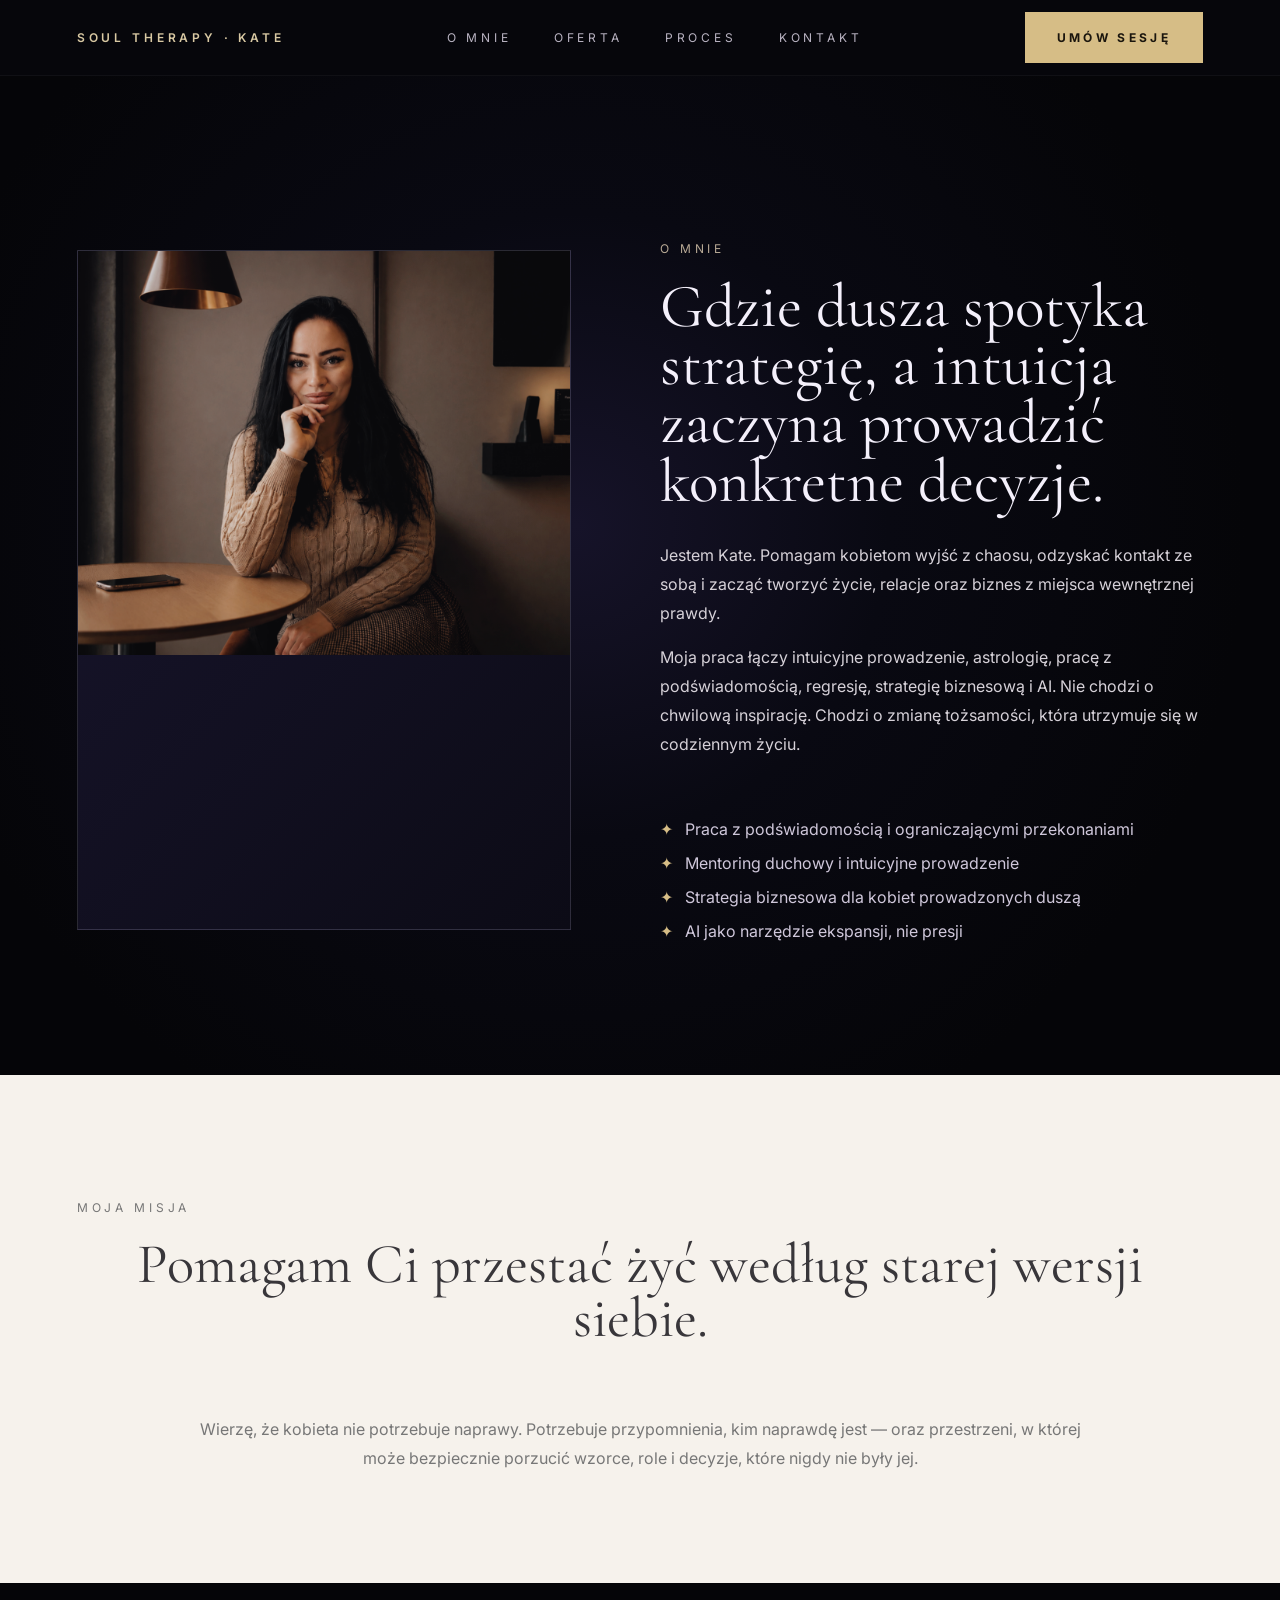
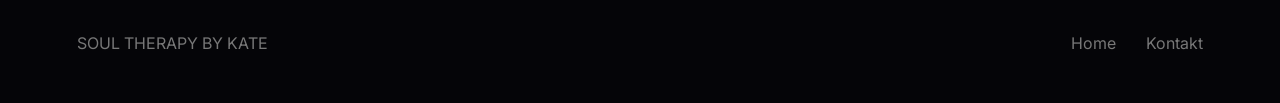
==== about.html @ c56e9c64 "Full v1" ====
<!doctype html>
<html lang="pl">
<head>
  <meta charset="utf-8" /><meta name="viewport" content="width=device-width, initial-scale=1" />
  <title>O mnie — Soul Therapy by Kate</title>
  <link rel="preconnect" href="https://fonts.googleapis.com"><link rel="preconnect" href="https://fonts.gstatic.com" crossorigin>
  <link href="https://fonts.googleapis.com/css2?family=Cormorant+Garamond:wght@300;400;500;600;700&family=Inter:wght@300;400;500;600;700&display=swap" rel="stylesheet">
  <link rel="stylesheet" href="assets/style.css" />
</head>
<body>
<header class="site-header"><a class="brand" href="index.html">SOUL THERAPY · KATE</a><nav><a href="about.html">O mnie</a><a href="index.html#oferta">Oferta</a><a href="index.html#proces">Proces</a><a href="contact.html">Kontakt</a></nav><a class="btn btn-gold" href="https://cal.com/" target="_blank" rel="noopener">Umów sesję</a></header>
<main>
<section class="guide section-dark page-hero">
  <div class="guide-photo"><img src="assets/profile.jpg" alt="Kate — przewodniczka duchowa" onerror="this.style.display='none'; this.parentElement.classList.add('no-photo');"></div>
  <div class="guide-copy"><p class="kicker">O MNIE</p><h1>Gdzie dusza spotyka strategię, a intuicja zaczyna prowadzić konkretne decyzje.</h1><p>Jestem Kate. Pomagam kobietom wyjść z chaosu, odzyskać kontakt ze sobą i zacząć tworzyć życie, relacje oraz biznes z miejsca wewnętrznej prawdy.</p><p>Moja praca łączy intuicyjne prowadzenie, astrologię, pracę z podświadomością, regresję, strategię biznesową i AI. Nie chodzi o chwilową inspirację. Chodzi o zmianę tożsamości, która utrzymuje się w codziennym życiu.</p><ul class="star-list"><li>Praca z podświadomością i ograniczającymi przekonaniami</li><li>Mentoring duchowy i intuicyjne prowadzenie</li><li>Strategia biznesowa dla kobiet prowadzonych duszą</li><li>AI jako narzędzie ekspansji, nie presji</li></ul></div>
</section>
<section class="section-light"><p class="kicker">MOJA MISJA</p><h2>Pomagam Ci przestać żyć według starej wersji siebie.</h2><p class="wide-copy">Wierzę, że kobieta nie potrzebuje naprawy. Potrzebuje przypomnienia, kim naprawdę jest — oraz przestrzeni, w której może bezpiecznie porzucić wzorce, role i decyzje, które nigdy nie były jej.</p></section>
</main>
<footer><span>SOUL THERAPY BY KATE</span><nav><a href="index.html">Home</a><a href="contact.html">Kontakt</a></nav></footer>
</body></html>
---- assets/style.css ----
:root{--dark:#07070c;--ink:#131316;--navy:#111025;--purple:#17142f;--cream:#f6f2ec;--muted:#8b8790;--lav:#b8abc9;--gold:#d6bd86;--line:rgba(214,189,134,.25);--light-line:#ded8cf}*{box-sizing:border-box}html{scroll-behavior:smooth}body{margin:0;font-family:Inter,Arial,sans-serif;color:#eee;background:var(--dark)}a{color:inherit;text-decoration:none}h1,h2,h3{font-family:"Cormorant Garamond",serif;font-weight:400;line-height:.95;margin:0}em,i{font-family:"Cormorant Garamond",serif;color:var(--gold);font-style:italic}p{line-height:1.8;color:#d6d1d8}.site-header{position:sticky;top:0;z-index:10;height:76px;padding:0 6vw;display:flex;align-items:center;justify-content:space-between;background:rgba(7,7,12,.88);backdrop-filter:blur(12px);border-bottom:1px solid rgba(255,255,255,.04)}.site-header.light{background:rgba(246,242,236,.92);color:var(--ink);border-bottom:1px solid var(--light-line)}.brand,.site-header nav a,.kicker,.small-tags,small,dt{font-size:12px;letter-spacing:.32em;text-transform:uppercase}.brand{color:#d8c8a3;font-weight:600}.site-header nav{display:flex;gap:42px}.site-header nav a{color:#b9b3c2}.light nav a{color:#777}.btn{display:inline-flex;align-items:center;justify-content:center;border:0;padding:18px 32px;font-size:12px;letter-spacing:.28em;text-transform:uppercase;font-weight:700;cursor:pointer}.btn-gold{background:var(--gold);color:#1a150d}.btn-dark{background:#07070c;color:#fff}.text-link{font-size:12px;letter-spacing:.25em;text-transform:uppercase;color:#d8c8a3;font-weight:700}.section-dark{background:radial-gradient(circle at 45% 45%,#161329 0,#090912 35%,#050508 75%)}.section-light{background:var(--cream);color:var(--ink);padding:110px 6vw}.section-light p{color:#777}.hero{min-height:860px;text-align:center;padding:125px 6vw 85px}.eyebrow-line{display:flex;align-items:center;justify-content:center;gap:18px;color:#bfae86;font-size:12px;letter-spacing:.28em}.eyebrow-line span{width:48px;height:1px;background:var(--line)}.hero h1{font-size:clamp(54px,7vw,120px);max-width:980px;margin:55px auto 25px;color:#f6f0fb}.hero h1 em{font-size:1.08em}.hero-copy{max-width:620px;margin:70px auto 32px}.hero-actions{display:flex;gap:34px;justify-content:center;align-items:center}.ticker{white-space:nowrap;overflow:hidden;padding:18px;background:#151127;color:#8f83a8;font-size:12px;letter-spacing:.3em;text-transform:uppercase}.kicker{color:#b8a995}.section-light h2,.process h2,.principles h2{font-size:clamp(44px,4.4vw,76px);text-align:center;color:#38363a;margin:20px 0 70px}.cards{display:grid;border:1px solid #ebe4da}.three{grid-template-columns:repeat(3,1fr)}.four{grid-template-columns:repeat(4,1fr)}.cards article{padding:55px 42px;border-right:1px solid #ebe4da;min-height:260px}.cards article:last-child{border-right:0}.cards h3{font-size:34px;color:#776a93;margin:15px 0}.letter{font-family:"Cormorant Garamond",serif;font-size:66px;color:#ede9e4;text-align:center}.guide{display:grid;grid-template-columns:1fr 1.1fr;gap:7vw;padding:120px 6vw;align-items:center}.guide-photo{min-height:680px;border:1px solid rgba(255,255,255,.12);background:linear-gradient(135deg,#19162f,#0c0b16);position:relative;overflow:hidden}.guide-photo img{width:100%;height:100%;object-fit:cover;display:block;opacity:.88}.guide-photo.no-photo:after{content:'Dodaj zdjęcie: assets/profile.jpg';position:absolute;inset:0;display:grid;place-items:center;color:#8e86a5;letter-spacing:.2em;text-transform:uppercase}.guide h2,.guide h1{font-size:clamp(42px,4.8vw,74px);color:#f4f0fb;margin:18px 0 30px}.star-list{list-style:none;padding:30px 0 0;margin:0}.star-list li{margin:14px 0;color:#cfc7da}.star-list li:before{content:'✦';color:var(--gold);margin-right:12px}.split-head{display:grid;grid-template-columns:1fr 1fr;gap:8vw;align-items:end;margin-bottom:65px}.split-head h2{text-align:left;margin:12px 0}.process .cards article span,.philosophy-list span{font-family:"Cormorant Garamond",serif;font-size:42px;color:#eee}.offer{padding:110px 6vw;text-align:center}.offer h2{font-size:clamp(50px,5vw,86px)}.center-copy{max-width:720px;margin:24px auto 70px}.offer-grid{display:grid;grid-template-columns:1fr 1.1fr 1fr;border:1px solid rgba(255,255,255,.08);text-align:left}.offer-grid article{padding:60px 50px;background:rgba(255,255,255,.025);border-right:1px solid rgba(255,255,255,.08)}.offer-grid article:last-child{border-right:0}.offer-grid .featured{background:rgba(255,255,255,.065)}.offer-grid h3{font-size:42px;color:#f4f0fb;margin:25px 0}.offer-grid ul{padding-left:18px;color:#c9c4d2;line-height:2}.offer-grid a{display:inline-block;margin-top:24px;color:#d8c8a3;letter-spacing:.2em;text-transform:uppercase;font-size:12px;font-weight:700}.philosophy h2{text-align:left}.philosophy-list{display:grid;gap:50px;margin-left:40%;max-width:850px}.philosophy-list h3{font-size:30px;color:#4b4652}.quote{padding:150px 10vw;text-align:center}.quote h2{font-size:clamp(42px,4.5vw,78px);max-width:1050px;margin:auto;color:#f4f0fb}.testimonials h2{text-align:center}.cta{display:grid;grid-template-columns:1fr 1fr;gap:7vw;padding:110px 6vw}.cta h2{font-size:clamp(46px,5vw,86px);color:#f4f0fb}.cta-links{display:grid;border:1px solid rgba(255,255,255,.1)}.cta-links a{padding:34px;border-bottom:1px solid rgba(255,255,255,.1);font-family:"Cormorant Garamond",serif;font-size:30px;color:#f4f0fb}.cta-links a:last-child{border-bottom:0}footer{display:flex;justify-content:space-between;gap:30px;padding:50px 6vw;background:#050508;color:#777}.light-footer{background:var(--cream);color:#777}footer nav{display:flex;gap:30px}.page-hero{padding-top:150px}.wide-copy{max-width:900px;margin:auto;text-align:center}.light-body{background:var(--cream);color:var(--ink)}.contact-page{min-height:calc(100vh - 160px);display:grid;grid-template-columns:.9fr 1.1fr;gap:8vw;padding:90px 6vw 80px;background:var(--cream);color:var(--ink)}.contact-info h1{font-size:clamp(66px,6vw,120px);margin:45px 0}.contact-info p{color:#777;max-width:520px}.contact-info dl{margin-top:70px}.contact-info dt{color:#b2aa9e;margin-top:32px}.contact-info dd{margin:10px 0 0;color:#222}.contact-info dd a{text-decoration:underline}.contact-form{display:grid;gap:22px}.contact-form label{display:grid;gap:14px;border-top:1px solid #cbc5bb;padding-top:28px;font-size:12px;letter-spacing:.32em;text-transform:uppercase;color:#b2aa9e}.contact-form input,.contact-form textarea,.contact-form select{border:0;background:transparent;font:400 20px Inter,sans-serif;color:#333;outline:0;padding:0 0 18px}.contact-form textarea{min-height:180px;resize:vertical}.form-bottom{display:flex;align-items:end;justify-content:space-between;gap:25px;margin-top:30px}.form-bottom p{color:#b2aa9e;margin:0}.form-bottom .btn{min-width:270px}@media(max-width:900px){.site-header{height:auto;flex-wrap:wrap;padding:18px 5vw;gap:18px}.site-header nav{order:3;width:100%;justify-content:space-between;gap:10px}.site-header nav a{font-size:10px}.hero{min-height:auto;padding-top:90px}.hero-actions,.form-bottom,footer{flex-direction:column;align-items:flex-start}.three,.four,.guide,.split-head,.offer-grid,.cta,.contact-page{grid-template-columns:1fr}.cards article,.offer-grid article{border-right:0;border-bottom:1px solid #ebe4da}.guide-photo{min-height:460px}.philosophy-list{margin-left:0}.contact-page{padding-top:60px}}
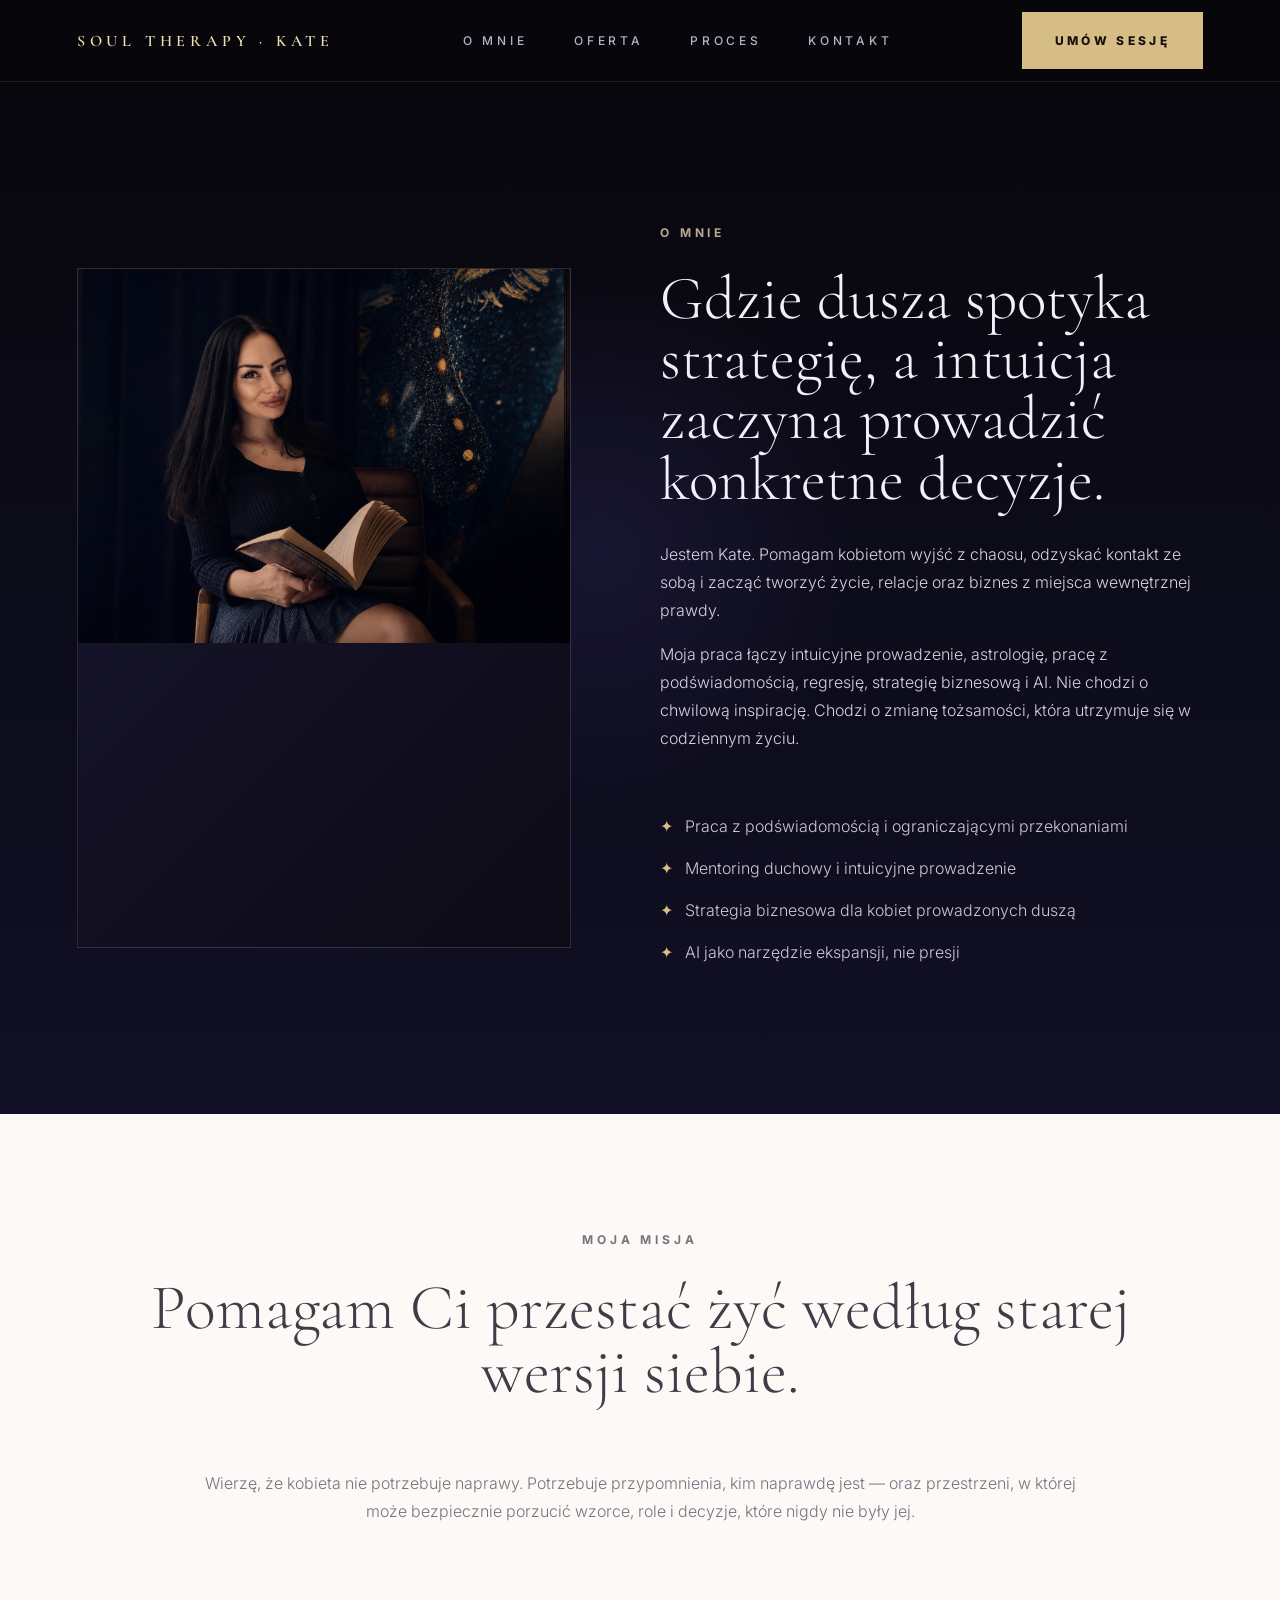
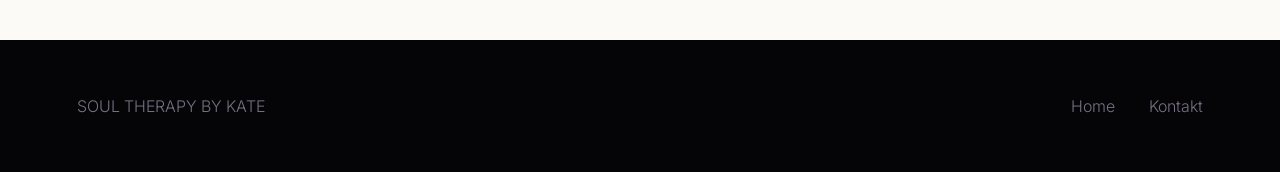
==== commit be85d523: "Fix of membership and contact" ====
--- a/about.html
+++ b/about.html
@@ -1,20 +1,55 @@
 <!doctype html>
 <html lang="pl">
 <head>
-  <meta charset="utf-8" /><meta name="viewport" content="width=device-width, initial-scale=1" />
+  <meta charset="utf-8" />
+  <meta name="viewport" content="width=device-width, initial-scale=1" />
   <title>O mnie — Soul Therapy by Kate</title>
-  <link rel="preconnect" href="https://fonts.googleapis.com"><link rel="preconnect" href="https://fonts.gstatic.com" crossorigin>
+  <link rel="preconnect" href="https://fonts.googleapis.com">
+  <link rel="preconnect" href="https://fonts.gstatic.com" crossorigin>
   <link href="https://fonts.googleapis.com/css2?family=Cormorant+Garamond:wght@300;400;500;600;700&family=Inter:wght@300;400;500;600;700&display=swap" rel="stylesheet">
   <link rel="stylesheet" href="assets/style.css" />
 </head>
 <body>
-<header class="site-header"><a class="brand" href="index.html">SOUL THERAPY · KATE</a><nav><a href="about.html">O mnie</a><a href="index.html#oferta">Oferta</a><a href="index.html#proces">Proces</a><a href="contact.html">Kontakt</a></nav><a class="btn btn-gold" href="https://cal.com/" target="_blank" rel="noopener">Umów sesję</a></header>
+<header class="site-header">
+  <a class="brand" href="index.html">SOUL THERAPY · KATE</a>
+  <nav>
+    <a href="about.html">O mnie</a>
+    <a href="index.html#oferta">Oferta</a>
+    <a href="index.html#proces">Proces</a>
+    <a href="contact.html">Kontakt</a>
+  </nav>
+  <a class="btn" href="https://cal.com/" target="_blank" rel="noopener">Umów sesję</a>
+</header>
+
 <main>
 <section class="guide section-dark page-hero">
-  <div class="guide-photo"><img src="assets/profile.jpg" alt="Kate — przewodniczka duchowa" onerror="this.style.display='none'; this.parentElement.classList.add('no-photo');"></div>
-  <div class="guide-copy"><p class="kicker">O MNIE</p><h1>Gdzie dusza spotyka strategię, a intuicja zaczyna prowadzić konkretne decyzje.</h1><p>Jestem Kate. Pomagam kobietom wyjść z chaosu, odzyskać kontakt ze sobą i zacząć tworzyć życie, relacje oraz biznes z miejsca wewnętrznej prawdy.</p><p>Moja praca łączy intuicyjne prowadzenie, astrologię, pracę z podświadomością, regresję, strategię biznesową i AI. Nie chodzi o chwilową inspirację. Chodzi o zmianę tożsamości, która utrzymuje się w codziennym życiu.</p><ul class="star-list"><li>Praca z podświadomością i ograniczającymi przekonaniami</li><li>Mentoring duchowy i intuicyjne prowadzenie</li><li>Strategia biznesowa dla kobiet prowadzonych duszą</li><li>AI jako narzędzie ekspansji, nie presji</li></ul></div>
+  <div class="guide-photo">
+    <img src="assets/kate.jpg" alt="Kate — przewodniczka duchowa" onerror="this.style.display='none'; this.parentElement.classList.add('no-photo');">
+  </div>
+  <div class="guide-copy">
+    <p class="kicker">O MNIE</p>
+    <h1>Gdzie dusza spotyka strategię, a intuicja zaczyna prowadzić konkretne decyzje.</h1>
+    <p>Jestem Kate. Pomagam kobietom wyjść z chaosu, odzyskać kontakt ze sobą i zacząć tworzyć życie, relacje oraz biznes z miejsca wewnętrznej prawdy.</p>
+    <p>Moja praca łączy intuicyjne prowadzenie, astrologię, pracę z podświadomością, regresję, strategię biznesową i AI. Nie chodzi o chwilową inspirację. Chodzi o zmianę tożsamości, która utrzymuje się w codziennym życiu.</p>
+    <ul class="star-list">
+      <li>Praca z podświadomością i ograniczającymi przekonaniami</li>
+      <li>Mentoring duchowy i intuicyjne prowadzenie</li>
+      <li>Strategia biznesowa dla kobiet prowadzonych duszą</li>
+      <li>AI jako narzędzie ekspansji, nie presji</li>
+    </ul>
+  </div>
 </section>
-<section class="section-light"><p class="kicker">MOJA MISJA</p><h2>Pomagam Ci przestać żyć według starej wersji siebie.</h2><p class="wide-copy">Wierzę, że kobieta nie potrzebuje naprawy. Potrzebuje przypomnienia, kim naprawdę jest — oraz przestrzeni, w której może bezpiecznie porzucić wzorce, role i decyzje, które nigdy nie były jej.</p></section>
+
+<section class="section-light">
+  <p class="kicker center">MOJA MISJA</p>
+  <h2 class="section-title center">Pomagam Ci przestać żyć według starej wersji siebie.</h2>
+  <p class="wide-copy">Wierzę, że kobieta nie potrzebuje naprawy. Potrzebuje przypomnienia, kim naprawdę jest — oraz przestrzeni, w której może bezpiecznie porzucić wzorce, role i decyzje, które nigdy nie były jej.</p>
+</section>
 </main>
-<footer><span>SOUL THERAPY BY KATE</span><nav><a href="index.html">Home</a><a href="contact.html">Kontakt</a></nav></footer>
-</body></html>
+
+<footer>
+  <span>SOUL THERAPY BY KATE</span>
+  <nav><a href="index.html">Home</a><a href="contact.html">Kontakt</a></nav>
+</footer>
+</body>
+</html>
--- a/assets/style.css
+++ b/assets/style.css
@@ -1 +1,810 @@
-:root{--dark:#07070c;--ink:#131316;--navy:#111025;--purple:#17142f;--cream:#f6f2ec;--muted:#8b8790;--lav:#b8abc9;--gold:#d6bd86;--line:rgba(214,189,134,.25);--light-line:#ded8cf}*{box-sizing:border-box}html{scroll-behavior:smooth}body{margin:0;font-family:Inter,Arial,sans-serif;color:#eee;background:var(--dark)}a{color:inherit;text-decoration:none}h1,h2,h3{font-family:"Cormorant Garamond",serif;font-weight:400;line-height:.95;margin:0}em,i{font-family:"Cormorant Garamond",serif;color:var(--gold);font-style:italic}p{line-height:1.8;color:#d6d1d8}.site-header{position:sticky;top:0;z-index:10;height:76px;padding:0 6vw;display:flex;align-items:center;justify-content:space-between;background:rgba(7,7,12,.88);backdrop-filter:blur(12px);border-bottom:1px solid rgba(255,255,255,.04)}.site-header.light{background:rgba(246,242,236,.92);color:var(--ink);border-bottom:1px solid var(--light-line)}.brand,.site-header nav a,.kicker,.small-tags,small,dt{font-size:12px;letter-spacing:.32em;text-transform:uppercase}.brand{color:#d8c8a3;font-weight:600}.site-header nav{display:flex;gap:42px}.site-header nav a{color:#b9b3c2}.light nav a{color:#777}.btn{display:inline-flex;align-items:center;justify-content:center;border:0;padding:18px 32px;font-size:12px;letter-spacing:.28em;text-transform:uppercase;font-weight:700;cursor:pointer}.btn-gold{background:var(--gold);color:#1a150d}.btn-dark{background:#07070c;color:#fff}.text-link{font-size:12px;letter-spacing:.25em;text-transform:uppercase;color:#d8c8a3;font-weight:700}.section-dark{background:radial-gradient(circle at 45% 45%,#161329 0,#090912 35%,#050508 75%)}.section-light{background:var(--cream);color:var(--ink);padding:110px 6vw}.section-light p{color:#777}.hero{min-height:860px;text-align:center;padding:125px 6vw 85px}.eyebrow-line{display:flex;align-items:center;justify-content:center;gap:18px;color:#bfae86;font-size:12px;letter-spacing:.28em}.eyebrow-line span{width:48px;height:1px;background:var(--line)}.hero h1{font-size:clamp(54px,7vw,120px);max-width:980px;margin:55px auto 25px;color:#f6f0fb}.hero h1 em{font-size:1.08em}.hero-copy{max-width:620px;margin:70px auto 32px}.hero-actions{display:flex;gap:34px;justify-content:center;align-items:center}.ticker{white-space:nowrap;overflow:hidden;padding:18px;background:#151127;color:#8f83a8;font-size:12px;letter-spacing:.3em;text-transform:uppercase}.kicker{color:#b8a995}.section-light h2,.process h2,.principles h2{font-size:clamp(44px,4.4vw,76px);text-align:center;color:#38363a;margin:20px 0 70px}.cards{display:grid;border:1px solid #ebe4da}.three{grid-template-columns:repeat(3,1fr)}.four{grid-template-columns:repeat(4,1fr)}.cards article{padding:55px 42px;border-right:1px solid #ebe4da;min-height:260px}.cards article:last-child{border-right:0}.cards h3{font-size:34px;color:#776a93;margin:15px 0}.letter{font-family:"Cormorant Garamond",serif;font-size:66px;color:#ede9e4;text-align:center}.guide{display:grid;grid-template-columns:1fr 1.1fr;gap:7vw;padding:120px 6vw;align-items:center}.guide-photo{min-height:680px;border:1px solid rgba(255,255,255,.12);background:linear-gradient(135deg,#19162f,#0c0b16);position:relative;overflow:hidden}.guide-photo img{width:100%;height:100%;object-fit:cover;display:block;opacity:.88}.guide-photo.no-photo:after{content:'Dodaj zdjęcie: assets/profile.jpg';position:absolute;inset:0;display:grid;place-items:center;color:#8e86a5;letter-spacing:.2em;text-transform:uppercase}.guide h2,.guide h1{font-size:clamp(42px,4.8vw,74px);color:#f4f0fb;margin:18px 0 30px}.star-list{list-style:none;padding:30px 0 0;margin:0}.star-list li{margin:14px 0;color:#cfc7da}.star-list li:before{content:'✦';color:var(--gold);margin-right:12px}.split-head{display:grid;grid-template-columns:1fr 1fr;gap:8vw;align-items:end;margin-bottom:65px}.split-head h2{text-align:left;margin:12px 0}.process .cards article span,.philosophy-list span{font-family:"Cormorant Garamond",serif;font-size:42px;color:#eee}.offer{padding:110px 6vw;text-align:center}.offer h2{font-size:clamp(50px,5vw,86px)}.center-copy{max-width:720px;margin:24px auto 70px}.offer-grid{display:grid;grid-template-columns:1fr 1.1fr 1fr;border:1px solid rgba(255,255,255,.08);text-align:left}.offer-grid article{padding:60px 50px;background:rgba(255,255,255,.025);border-right:1px solid rgba(255,255,255,.08)}.offer-grid article:last-child{border-right:0}.offer-grid .featured{background:rgba(255,255,255,.065)}.offer-grid h3{font-size:42px;color:#f4f0fb;margin:25px 0}.offer-grid ul{padding-left:18px;color:#c9c4d2;line-height:2}.offer-grid a{display:inline-block;margin-top:24px;color:#d8c8a3;letter-spacing:.2em;text-transform:uppercase;font-size:12px;font-weight:700}.philosophy h2{text-align:left}.philosophy-list{display:grid;gap:50px;margin-left:40%;max-width:850px}.philosophy-list h3{font-size:30px;color:#4b4652}.quote{padding:150px 10vw;text-align:center}.quote h2{font-size:clamp(42px,4.5vw,78px);max-width:1050px;margin:auto;color:#f4f0fb}.testimonials h2{text-align:center}.cta{display:grid;grid-template-columns:1fr 1fr;gap:7vw;padding:110px 6vw}.cta h2{font-size:clamp(46px,5vw,86px);color:#f4f0fb}.cta-links{display:grid;border:1px solid rgba(255,255,255,.1)}.cta-links a{padding:34px;border-bottom:1px solid rgba(255,255,255,.1);font-family:"Cormorant Garamond",serif;font-size:30px;color:#f4f0fb}.cta-links a:last-child{border-bottom:0}footer{display:flex;justify-content:space-between;gap:30px;padding:50px 6vw;background:#050508;color:#777}.light-footer{background:var(--cream);color:#777}footer nav{display:flex;gap:30px}.page-hero{padding-top:150px}.wide-copy{max-width:900px;margin:auto;text-align:center}.light-body{background:var(--cream);color:var(--ink)}.contact-page{min-height:calc(100vh - 160px);display:grid;grid-template-columns:.9fr 1.1fr;gap:8vw;padding:90px 6vw 80px;background:var(--cream);color:var(--ink)}.contact-info h1{font-size:clamp(66px,6vw,120px);margin:45px 0}.contact-info p{color:#777;max-width:520px}.contact-info dl{margin-top:70px}.contact-info dt{color:#b2aa9e;margin-top:32px}.contact-info dd{margin:10px 0 0;color:#222}.contact-info dd a{text-decoration:underline}.contact-form{display:grid;gap:22px}.contact-form label{display:grid;gap:14px;border-top:1px solid #cbc5bb;padding-top:28px;font-size:12px;letter-spacing:.32em;text-transform:uppercase;color:#b2aa9e}.contact-form input,.contact-form textarea,.contact-form select{border:0;background:transparent;font:400 20px Inter,sans-serif;color:#333;outline:0;padding:0 0 18px}.contact-form textarea{min-height:180px;resize:vertical}.form-bottom{display:flex;align-items:end;justify-content:space-between;gap:25px;margin-top:30px}.form-bottom p{color:#b2aa9e;margin:0}.form-bottom .btn{min-width:270px}@media(max-width:900px){.site-header{height:auto;flex-wrap:wrap;padding:18px 5vw;gap:18px}.site-header nav{order:3;width:100%;justify-content:space-between;gap:10px}.site-header nav a{font-size:10px}.hero{min-height:auto;padding-top:90px}.hero-actions,.form-bottom,footer{flex-direction:column;align-items:flex-start}.three,.four,.guide,.split-head,.offer-grid,.cta,.contact-page{grid-template-columns:1fr}.cards article,.offer-grid article{border-right:0;border-bottom:1px solid #ebe4da}.guide-photo{min-height:460px}.philosophy-list{margin-left:0}.contact-page{padding-top:60px}}
+
+:root{
+  --black:#050508;
+  --ink:#0a0912;
+  --navy:#111026;
+  --navy-2:#17132d;
+  --cream:#f8f5ef;
+  --paper:#fbfaf7;
+  --text:#f4f0fb;
+  --muted:#8f879d;
+  --soft:#d8d3e2;
+  --gold:#d6bd86;
+  --gold-light:#efe1b5;
+  --line:rgba(214,189,134,.20);
+  --light-line:#e6ded3;
+  --light-text:#403b46;
+  --max:1320px;
+}
+
+*{box-sizing:border-box}
+
+html{scroll-behavior:smooth}
+
+body{
+  margin:0;
+  background:var(--black);
+  color:var(--text);
+  font-family:Inter,Arial,sans-serif;
+  font-weight:300;
+  line-height:1.75;
+}
+
+a{color:inherit;text-decoration:none}
+
+img{max-width:100%;display:block}
+
+h1,h2,h3{
+  font-family:"Cormorant Garamond",serif;
+  font-weight:300;
+  line-height:.98;
+  margin:0;
+}
+
+em,i{
+  font-family:"Cormorant Garamond",serif;
+  font-style:italic;
+  color:var(--gold);
+}
+
+p{color:#d8d3e2}
+
+.container{
+  width:min(var(--max),calc(100% - 80px));
+  margin:0 auto;
+}
+
+.site-header{
+  position:sticky;
+  top:0;
+  z-index:50;
+  height:82px;
+  padding:0 6vw;
+  display:flex;
+  align-items:center;
+  justify-content:space-between;
+  gap:28px;
+  background:rgba(7,7,12,.92);
+  backdrop-filter:blur(14px);
+  border-bottom:1px solid rgba(214,189,134,.12);
+}
+
+.brand{
+  font-family:"Cormorant Garamond",serif;
+  letter-spacing:.30em;
+  text-transform:uppercase;
+  font-size:16px;
+  font-weight:600;
+  color:var(--gold-light);
+  white-space:nowrap;
+}
+
+.site-header nav{
+  display:flex;
+  align-items:center;
+  gap:46px;
+}
+
+.site-header nav a,
+.kicker,
+.small-tags,
+small,
+.label{
+  font-size:12px;
+  letter-spacing:.32em;
+  text-transform:uppercase;
+}
+
+.site-header nav a{
+  color:#b9b0c9;
+  font-weight:500;
+}
+
+.btn{
+  display:inline-flex;
+  align-items:center;
+  justify-content:center;
+  min-height:54px;
+  padding:17px 32px;
+  border:1px solid rgba(214,189,134,.48);
+  background:var(--gold);
+  color:#17100d;
+  font-size:12px;
+  letter-spacing:.28em;
+  text-transform:uppercase;
+  font-weight:800;
+  cursor:pointer;
+  transition:.25s ease;
+}
+
+.btn:hover{transform:translateY(-1px);filter:brightness(1.04)}
+
+.btn-dark{
+  background:#06050a;
+  color:#fff;
+  border-color:#06050a;
+}
+
+.btn-outline{
+  background:transparent;
+  color:var(--gold-light);
+  border-color:rgba(214,189,134,.45);
+}
+
+.text-link{
+  color:var(--gold-light);
+  font-size:12px;
+  letter-spacing:.24em;
+  text-transform:uppercase;
+  font-weight:800;
+}
+
+.section-dark{
+  background:
+    radial-gradient(circle at 47% 45%,rgba(48,42,96,.35),transparent 30%),
+    linear-gradient(180deg,#08070d 0%,#111026 100%);
+}
+
+.section-light{
+  background:var(--paper);
+  color:var(--light-text);
+}
+
+.kicker{
+  color:#b8a995;
+  font-weight:700;
+  margin:0 0 26px;
+}
+
+.hero{
+  min-height:880px;
+  text-align:center;
+  display:grid;
+  place-items:center;
+  padding:110px 6vw 80px;
+  overflow:hidden;
+}
+
+.hero .eyebrow-line{
+  display:flex;
+  align-items:center;
+  justify-content:center;
+  gap:18px;
+  color:#bfae86;
+  font-size:12px;
+  letter-spacing:.28em;
+  text-transform:uppercase;
+}
+
+.eyebrow-line span{
+  width:58px;
+  height:1px;
+  background:var(--line);
+}
+
+.hero h1{
+  font-size:clamp(54px,7.4vw,120px);
+  max-width:1040px;
+  margin:48px auto 25px;
+  color:#f7f2fb;
+  letter-spacing:-.045em;
+}
+
+.hero h1 em{
+  display:inline-block;
+  color:var(--gold-light);
+  font-size:1.08em;
+}
+
+.hero h1 i{color:#bdb2d4}
+
+.small-tags{
+  color:var(--gold);
+  margin:32px 0 0;
+}
+
+.hero-copy{
+  max-width:660px;
+  margin:70px auto 34px;
+  font-size:15px;
+}
+
+.hero-actions{
+  display:flex;
+  justify-content:center;
+  align-items:center;
+  gap:34px;
+}
+
+.ticker{
+  white-space:nowrap;
+  overflow:hidden;
+  padding:18px 0;
+  background:#15102c;
+  color:#8f83a8;
+  border-top:1px solid rgba(214,189,134,.15);
+  border-bottom:1px solid rgba(214,189,134,.15);
+  font-size:12px;
+  letter-spacing:.30em;
+  text-transform:uppercase;
+}
+
+.section-light{
+  padding:115px 6vw;
+}
+
+.section-light p{color:#78717e}
+
+.section-title{
+  font-family:"Cormorant Garamond",serif;
+  font-size:clamp(46px,5vw,82px);
+  font-weight:300;
+  line-height:1;
+  margin:0 0 65px;
+  color:inherit;
+}
+
+.center{text-align:center}
+
+.cards{
+  display:grid;
+  border:1px solid #ebe4da;
+}
+
+.three{grid-template-columns:repeat(3,1fr)}
+.four{grid-template-columns:repeat(4,1fr)}
+
+.cards article{
+  padding:58px 42px;
+  min-height:270px;
+  border-right:1px solid #ebe4da;
+  background:rgba(255,255,255,.50);
+}
+
+.cards article:last-child{border-right:0}
+
+.cards h3{
+  font-size:34px;
+  color:#776a93;
+  margin:16px 0 18px;
+}
+
+.letter{
+  font-family:"Cormorant Garamond",serif;
+  font-size:66px;
+  color:#eee9e3;
+  text-align:center;
+}
+
+.guide{
+  display:grid;
+  grid-template-columns:1fr 1.1fr;
+  gap:7vw;
+  padding:120px 6vw;
+  align-items:center;
+}
+
+.guide-photo{
+  min-height:680px;
+  border:1px solid rgba(255,255,255,.12);
+  background:linear-gradient(135deg,#19162f,#0c0b16);
+  position:relative;
+  overflow:hidden;
+}
+
+.guide-photo img{
+  width:100%;
+  height:100%;
+  object-fit:cover;
+  opacity:.90;
+}
+
+.guide-photo.no-photo:after{
+  content:'Dodaj zdjęcie: assets/kate.jpg';
+  position:absolute;
+  inset:0;
+  display:grid;
+  place-items:center;
+  color:#8e86a5;
+  letter-spacing:.2em;
+  text-transform:uppercase;
+}
+
+.guide h2,
+.guide h1{
+  font-size:clamp(42px,4.8vw,74px);
+  color:#f4f0fb;
+  margin:18px 0 30px;
+}
+
+.star-list{
+  list-style:none;
+  padding:30px 0 0;
+  margin:0 0 28px;
+}
+
+.star-list li{
+  margin:14px 0;
+  color:#cfc7da;
+}
+
+.star-list li:before{
+  content:'✦';
+  color:var(--gold);
+  margin-right:12px;
+}
+
+.split-head{
+  display:grid;
+  grid-template-columns:1fr 1fr;
+  gap:8vw;
+  align-items:end;
+  margin-bottom:65px;
+}
+
+.split-head h2{
+  text-align:left;
+  margin:12px 0 0;
+}
+
+.process .cards article span,
+.philosophy-list span{
+  font-family:"Cormorant Garamond",serif;
+  font-size:42px;
+  color:#ebe7ee;
+}
+
+.offer-section{
+  padding:115px 6vw;
+  text-align:center;
+}
+
+.offer-section h2{
+  font-size:clamp(50px,5vw,88px);
+}
+
+.center-copy{
+  max-width:760px;
+  margin:24px auto 70px;
+}
+
+.offer-grid{
+  display:grid;
+  grid-template-columns:1fr 1.1fr 1fr;
+  border:1px solid rgba(255,255,255,.10);
+  text-align:left;
+}
+
+.offer-grid article{
+  padding:60px 50px;
+  background:rgba(255,255,255,.025);
+  border-right:1px solid rgba(255,255,255,.08);
+}
+
+.offer-grid article:last-child{border-right:0}
+.offer-grid .featured{background:rgba(255,255,255,.065)}
+
+.offer-grid h3{
+  font-size:42px;
+  color:#f4f0fb;
+  margin:25px 0;
+}
+
+.offer-grid ul{
+  padding-left:18px;
+  color:#c9c4d2;
+  line-height:2;
+}
+
+.offer-grid a{
+  display:inline-block;
+  margin-top:24px;
+  color:#d8c8a3;
+  letter-spacing:.2em;
+  text-transform:uppercase;
+  font-size:12px;
+  font-weight:800;
+}
+
+.philosophy h2{text-align:left}
+
+.philosophy-list{
+  display:grid;
+  gap:54px;
+  margin-left:40%;
+  max-width:850px;
+}
+
+.philosophy-list h3{
+  font-size:30px;
+  color:#4b4652;
+  margin:8px 0 0;
+}
+
+.quote{
+  padding:150px 10vw;
+  text-align:center;
+}
+
+.quote h2{
+  font-size:clamp(42px,4.5vw,78px);
+  max-width:1060px;
+  margin:auto;
+  color:#f4f0fb;
+  line-height:1.18;
+}
+
+.testimonials h2{text-align:center}
+
+.cta{
+  display:grid;
+  grid-template-columns:1fr 1fr;
+  gap:7vw;
+  padding:115px 6vw;
+}
+
+.cta h2{
+  font-size:clamp(46px,5vw,86px);
+  color:#f4f0fb;
+}
+
+.cta-links{
+  display:grid;
+  border:1px solid rgba(255,255,255,.10);
+}
+
+.cta-links a{
+  padding:34px;
+  border-bottom:1px solid rgba(255,255,255,.10);
+  font-family:"Cormorant Garamond",serif;
+  font-size:30px;
+  color:#f4f0fb;
+}
+
+.cta-links a:last-child{border-bottom:0}
+
+/* MEMBERSHIP — corrected to match reference */
+.membership-section{
+  background:var(--paper);
+  color:#3d3942;
+  padding:115px 6vw 125px;
+}
+
+.membership-grid{
+  display:grid;
+  grid-template-columns:1.02fr 1fr;
+  gap:90px;
+  align-items:center;
+}
+
+.membership-section .kicker{
+  color:#b6ada2;
+  margin-bottom:30px;
+}
+
+.membership-title{
+  font-size:clamp(54px,5vw,92px);
+  line-height:1.05;
+  color:#333039;
+  margin-bottom:34px;
+}
+
+.membership-title em{color:#c8b176}
+
+.membership-copy{
+  max-width:720px;
+  font-size:17px;
+  color:#7d7882;
+  margin-bottom:28px;
+}
+
+.membership-list{
+  list-style:none;
+  padding:0;
+  margin:34px 0 0;
+  display:grid;
+  gap:16px;
+}
+
+.membership-list li{
+  color:#77717d;
+  font-size:15px;
+}
+
+.membership-list li:before{
+  content:'✦';
+  color:#bfa76e;
+  margin-right:12px;
+}
+
+.membership-card{
+  min-height:370px;
+  background:
+    radial-gradient(circle at 52% 40%,rgba(67,55,123,.28),transparent 36%),
+    linear-gradient(135deg,#0b0915,#17142f 50%,#0b0915);
+  color:#f5f0fb;
+  display:grid;
+  place-items:center;
+  padding:62px;
+  text-align:center;
+  border:1px solid rgba(214,189,134,.18);
+  box-shadow:0 22px 80px rgba(14,10,32,.12);
+}
+
+.membership-card h3{
+  font-size:clamp(32px,3vw,52px);
+  line-height:1.02;
+  margin:18px 0 22px;
+}
+
+.membership-card h3 em{
+  display:block;
+  color:var(--gold-light);
+}
+
+.membership-price{
+  font-family:"Cormorant Garamond",serif;
+  font-size:clamp(34px,3vw,48px);
+  margin:18px 0;
+  color:#f4e6bb;
+}
+
+.membership-card p{
+  max-width:520px;
+  margin:0 auto 30px;
+  color:#beb8ca;
+}
+
+/* NEWSLETTER — corrected to match reference */
+.newsletter-section{
+  background:
+    radial-gradient(circle at 48% 25%,rgba(25,21,52,.95),transparent 40%),
+    #050508;
+  color:#f4f0fb;
+  text-align:center;
+  padding:128px 6vw 90px;
+}
+
+.newsletter-inner{
+  max-width:940px;
+  margin:0 auto;
+}
+
+.newsletter-section h2{
+  font-size:clamp(42px,4.2vw,72px);
+  line-height:1.05;
+  color:#f4f0fb;
+  margin:0;
+}
+
+.newsletter-section h2 em{
+  color:#bdb2d4;
+}
+
+.newsletter-section p{
+  max-width:800px;
+  margin:22px auto 40px;
+  color:#a9a3b6;
+}
+
+.newsletter-form{
+  max-width:650px;
+  margin:0 auto;
+  display:flex;
+  justify-content:center;
+}
+
+.newsletter-form input{
+  flex:1;
+  min-height:68px;
+  border:1px solid rgba(255,255,255,.08);
+  border-right:0;
+  background:#141126;
+  color:#fff;
+  padding:0 28px;
+  font:400 15px Inter,Arial,sans-serif;
+  outline:0;
+}
+
+.newsletter-form input::placeholder{color:#8f879d}
+
+.newsletter-form button{
+  min-height:68px;
+  border:0;
+  background:var(--gold);
+  color:#17100d;
+  padding:0 36px;
+  font-size:12px;
+  letter-spacing:.26em;
+  text-transform:uppercase;
+  font-weight:800;
+  cursor:pointer;
+}
+
+/* CONTACT — consistent premium style */
+body.contact-body{
+  background:#f8f5ef;
+  color:#3d3942;
+}
+
+.contact-page{
+  min-height:calc(100vh - 82px);
+  display:grid;
+  grid-template-columns:.9fr 1.1fr;
+  gap:8vw;
+  padding:110px 6vw 95px;
+  background:
+    radial-gradient(circle at 20% 86%,rgba(214,189,134,.16),transparent 28%),
+    var(--cream);
+  color:#3d3942;
+}
+
+.contact-info h1{
+  font-size:clamp(68px,7vw,126px);
+  line-height:.90;
+  margin:44px 0 42px;
+  color:#17151a;
+}
+
+.contact-info h1 em{
+  display:block;
+  color:#9d8e73;
+}
+
+.contact-info p{
+  color:#766f78;
+  max-width:520px;
+  font-size:17px;
+}
+
+.contact-info dl{
+  margin-top:70px;
+}
+
+.contact-info dt{
+  color:#b0a796;
+  margin-top:30px;
+  font-size:12px;
+  letter-spacing:.32em;
+  text-transform:uppercase;
+  font-weight:700;
+}
+
+.contact-info dd{
+  margin:10px 0 0;
+  color:#2e2932;
+}
+
+.contact-info dd a{
+  text-decoration:underline;
+  text-underline-offset:4px;
+}
+
+.contact-form{
+  display:grid;
+  gap:0;
+}
+
+.contact-form label{
+  display:grid;
+  gap:16px;
+  border-top:1px solid #d5cec3;
+  padding:28px 0 26px;
+  font-size:12px;
+  letter-spacing:.32em;
+  text-transform:uppercase;
+  color:#b0a796;
+  font-weight:700;
+}
+
+.contact-form input,
+.contact-form textarea,
+.contact-form select{
+  border:0;
+  background:transparent;
+  font:400 20px Inter,Arial,sans-serif;
+  color:#3c3641;
+  outline:0;
+  padding:0;
+}
+
+.contact-form textarea{
+  min-height:185px;
+  resize:vertical;
+}
+
+.contact-form ::placeholder{color:#b9b0a4}
+
+.form-bottom{
+  display:flex;
+  align-items:end;
+  justify-content:space-between;
+  gap:30px;
+  border-top:1px solid #d5cec3;
+  padding-top:34px;
+  margin-top:4px;
+}
+
+.form-bottom p{
+  color:#aaa196;
+  margin:0;
+}
+
+.light-footer,
+footer{
+  display:flex;
+  justify-content:space-between;
+  gap:30px;
+  padding:52px 6vw;
+  background:#050508;
+  color:#777183;
+}
+
+.light-footer{
+  background:#f8f5ef;
+  color:#807982;
+  border-top:1px solid #e6ded3;
+}
+
+footer nav{
+  display:flex;
+  gap:34px;
+}
+
+/* Simple About page */
+.page-hero{
+  padding-top:140px;
+}
+
+.wide-copy{
+  max-width:900px;
+  margin:auto;
+  text-align:center;
+}
+
+@media(max-width:900px){
+  .container{width:calc(100% - 36px)}
+  .site-header{
+    height:auto;
+    flex-wrap:wrap;
+    padding:18px 5vw;
+  }
+  .site-header nav{
+    order:3;
+    width:100%;
+    justify-content:space-between;
+    gap:10px;
+  }
+  .site-header nav a{font-size:10px}
+  .hero{min-height:auto;padding-top:90px}
+  .hero-actions,
+  .form-bottom,
+  footer,
+  .light-footer{
+    flex-direction:column;
+    align-items:flex-start;
+  }
+  .three,
+  .four,
+  .guide,
+  .split-head,
+  .offer-grid,
+  .cta,
+  .contact-page,
+  .membership-grid{
+    grid-template-columns:1fr;
+  }
+  .cards article,
+  .offer-grid article{
+    border-right:0;
+    border-bottom:1px solid #ebe4da;
+  }
+  .guide-photo{min-height:460px}
+  .philosophy-list{margin-left:0}
+  .newsletter-form{flex-direction:column}
+  .newsletter-form input{border-right:1px solid rgba(255,255,255,.08)}
+  .newsletter-form button{width:100%}
+  .membership-card{padding:44px 24px}
+  .membership-section{padding:80px 5vw}
+  .contact-page{padding:70px 5vw}
+}
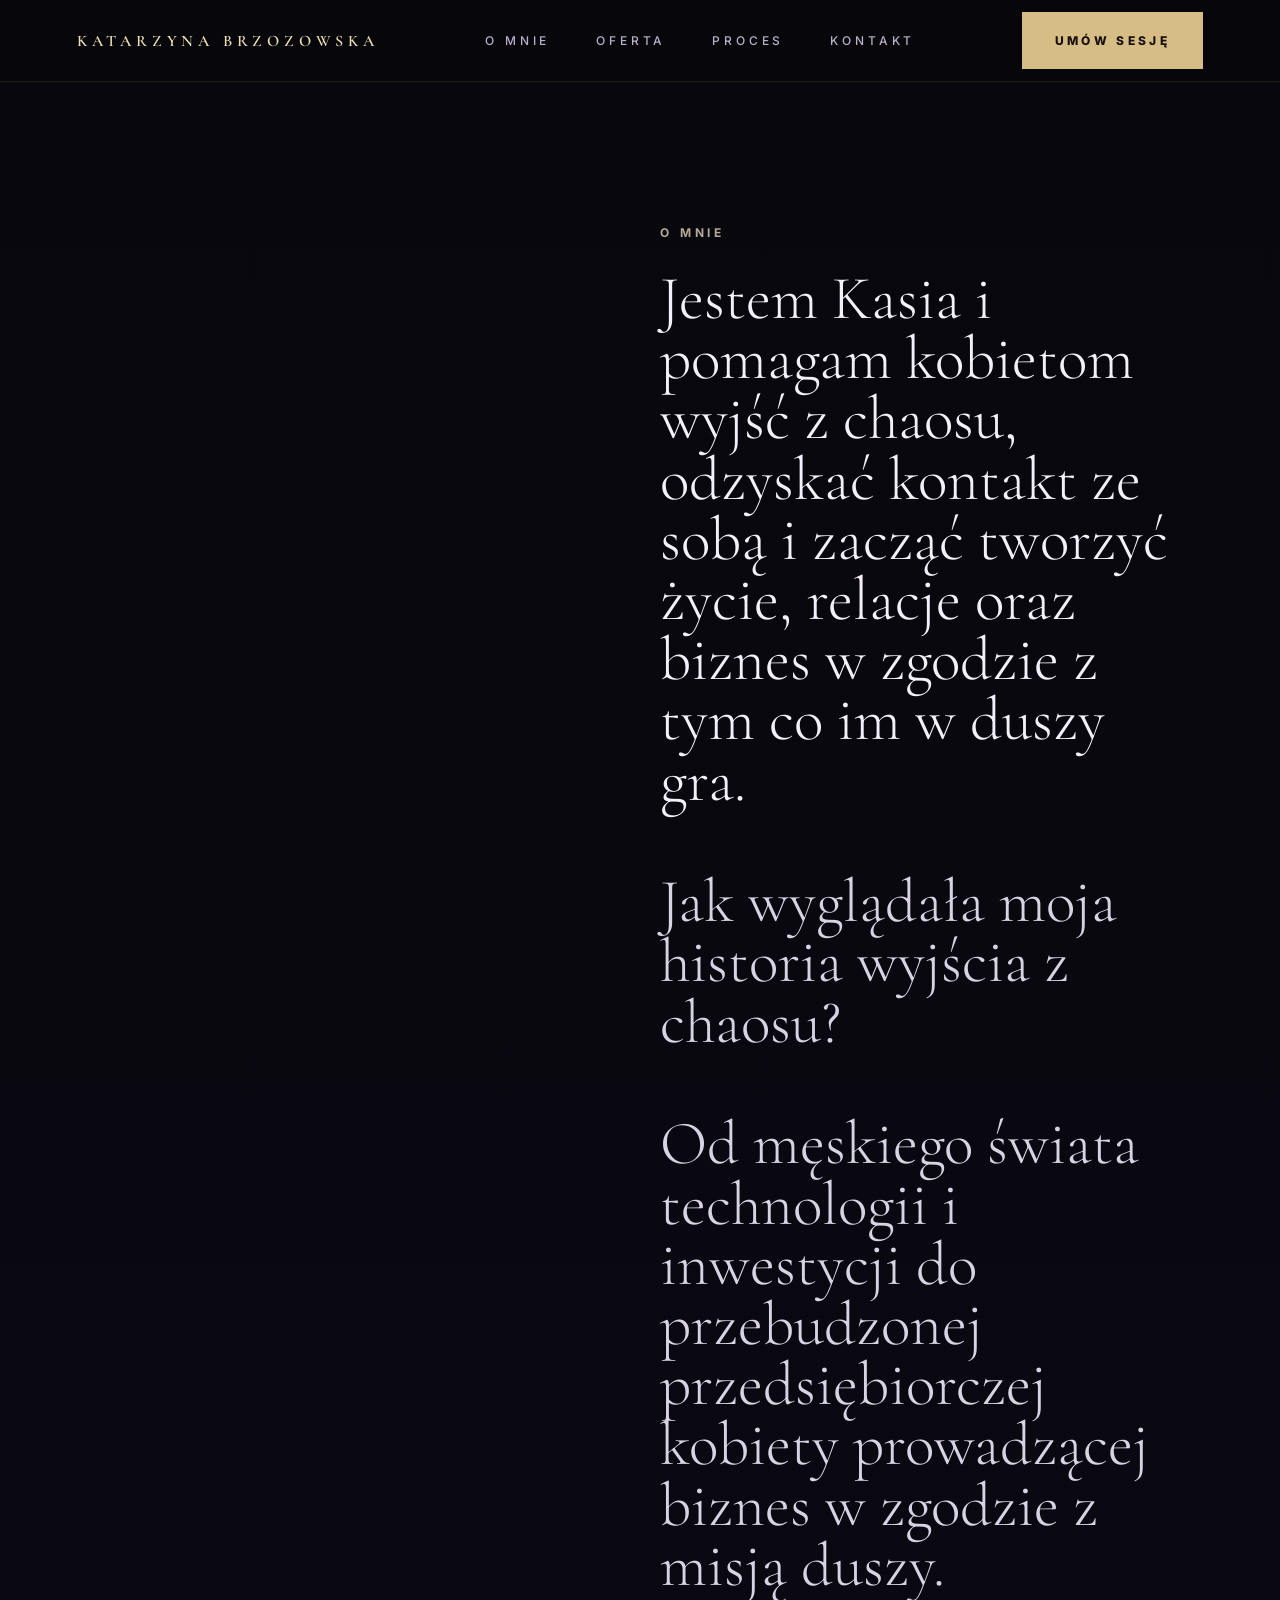
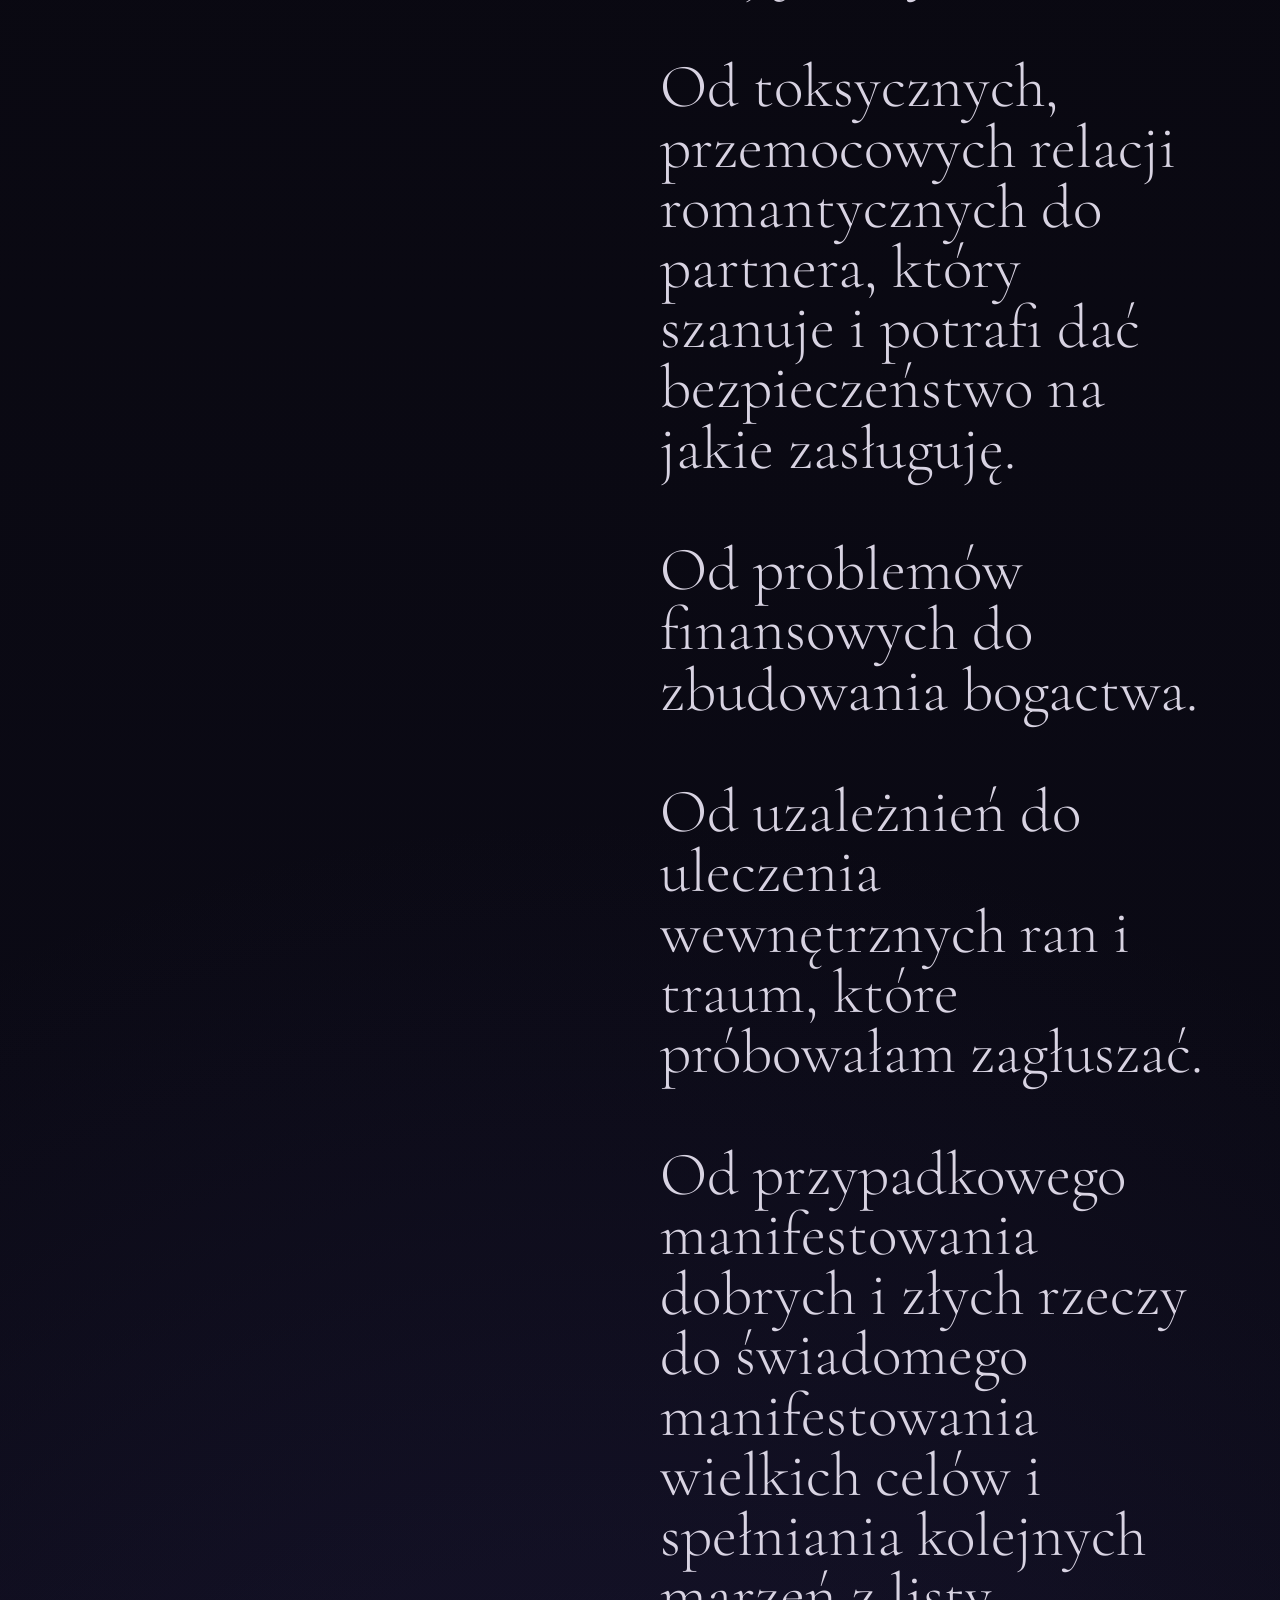
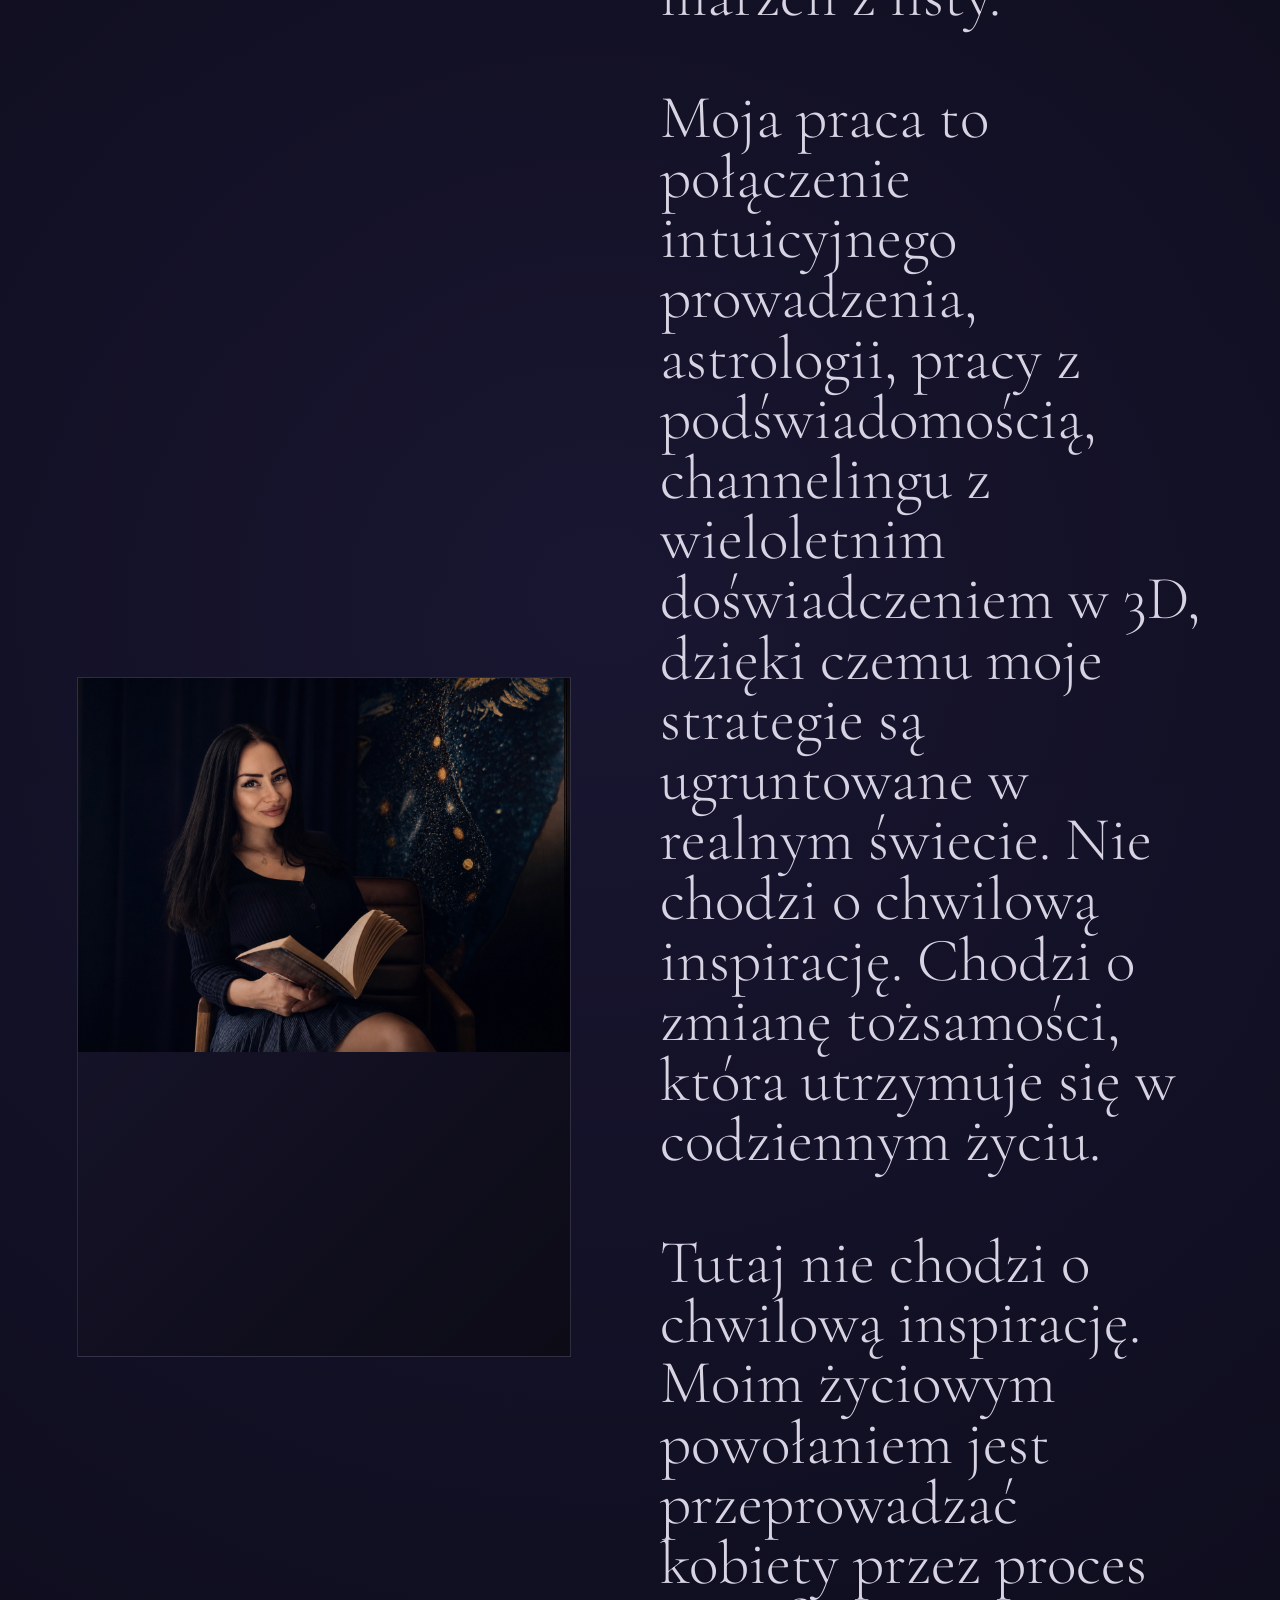
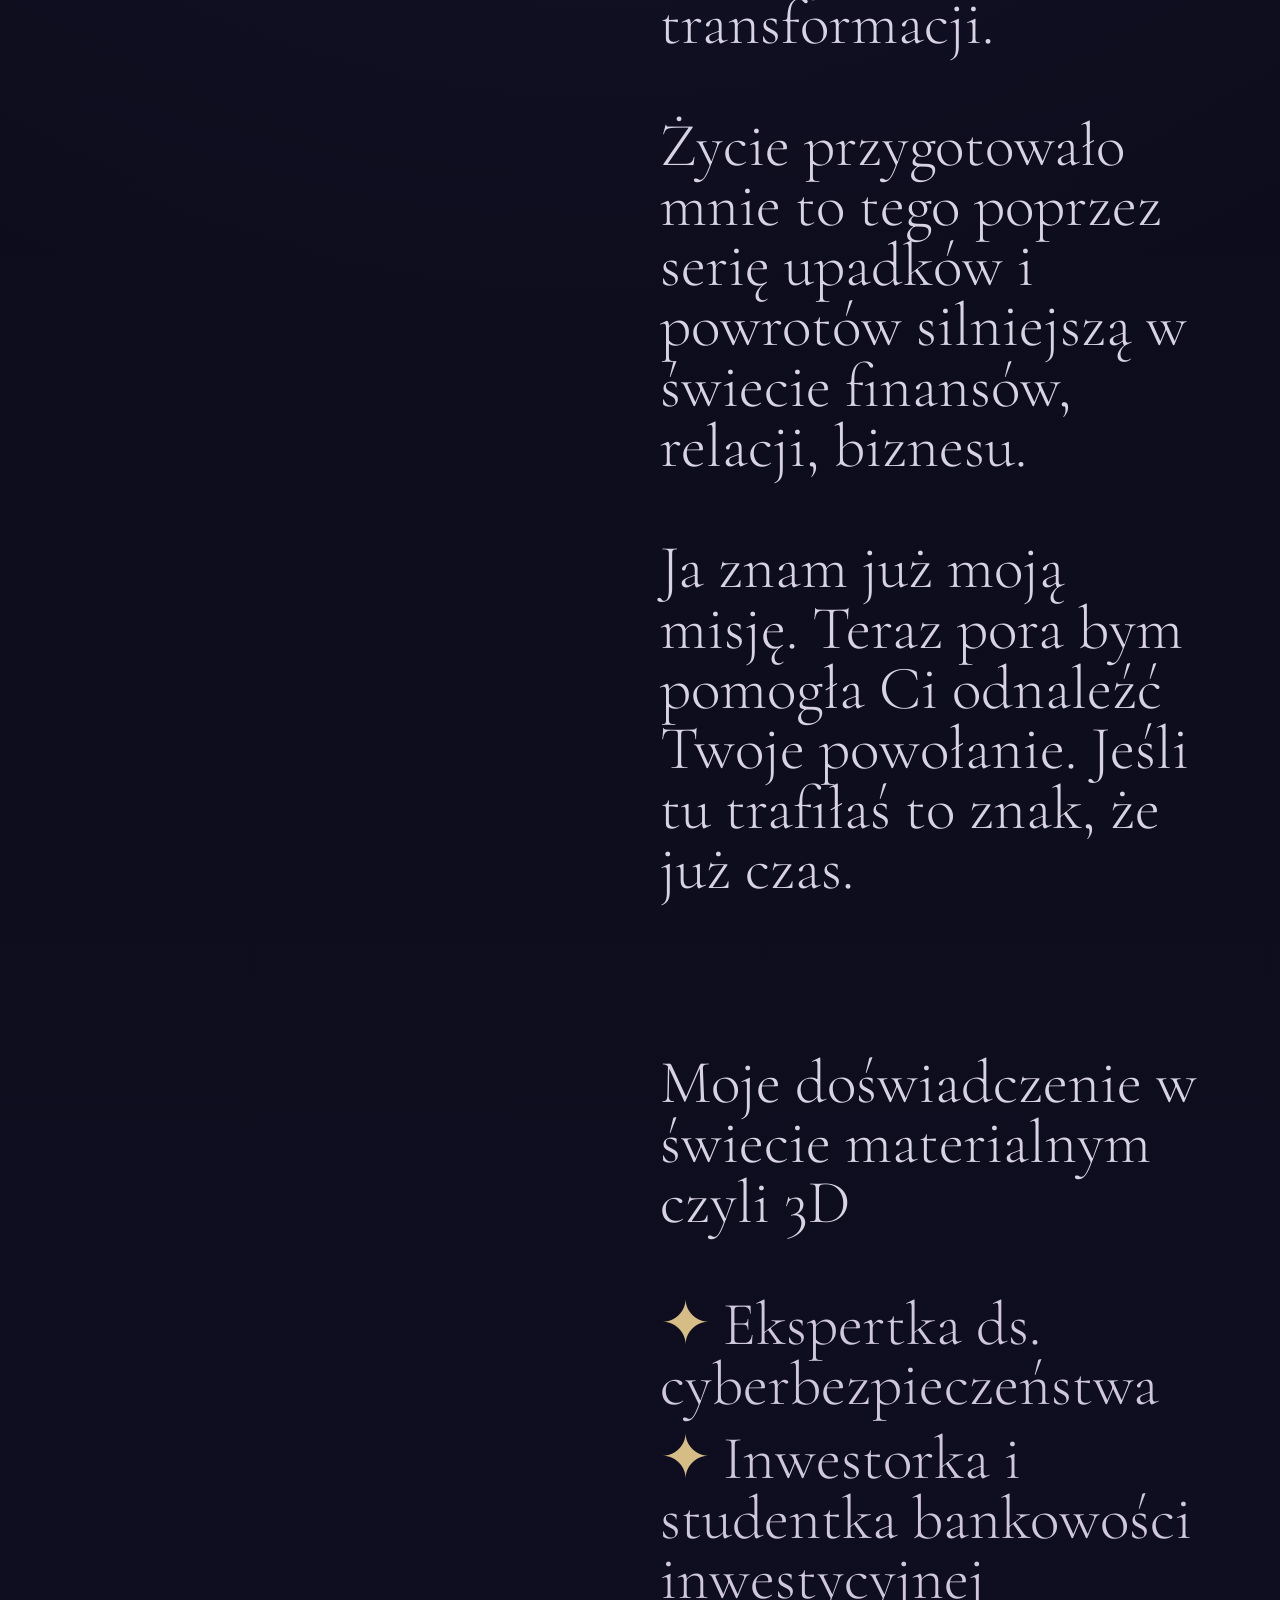
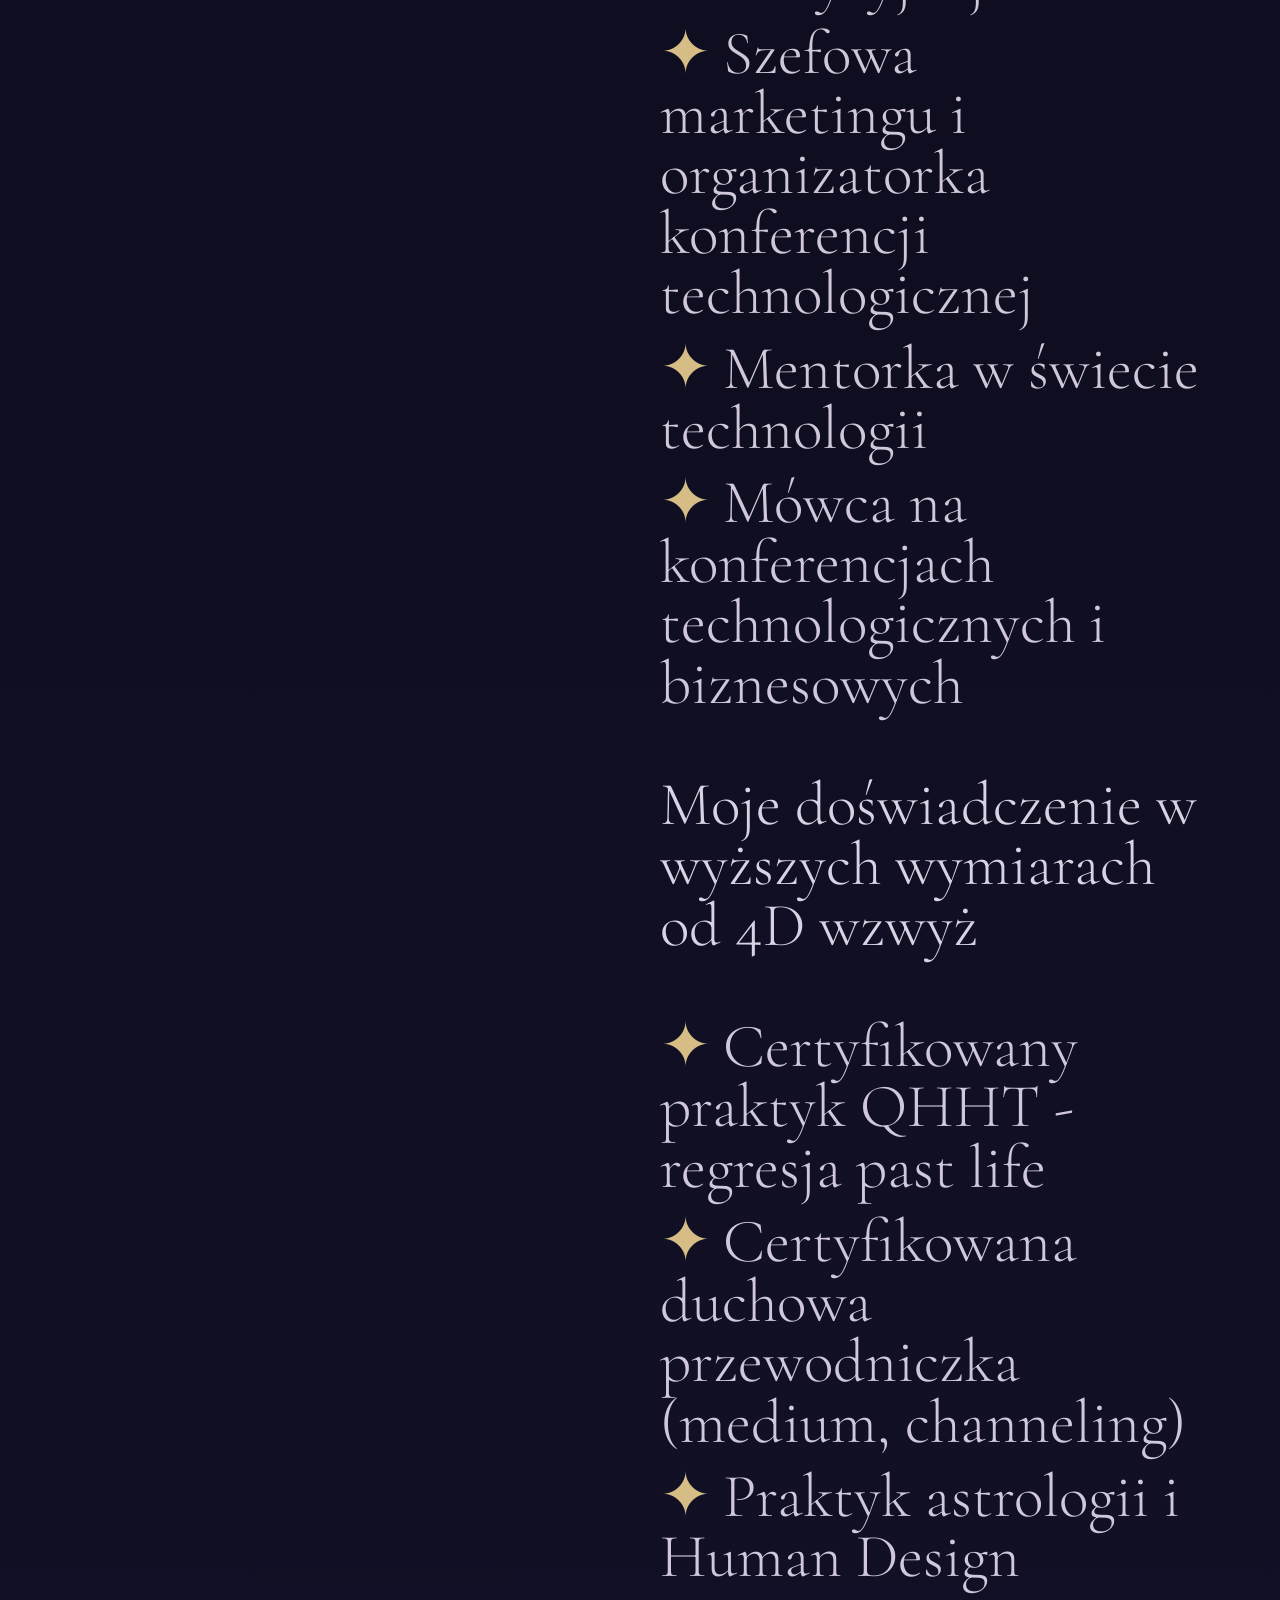
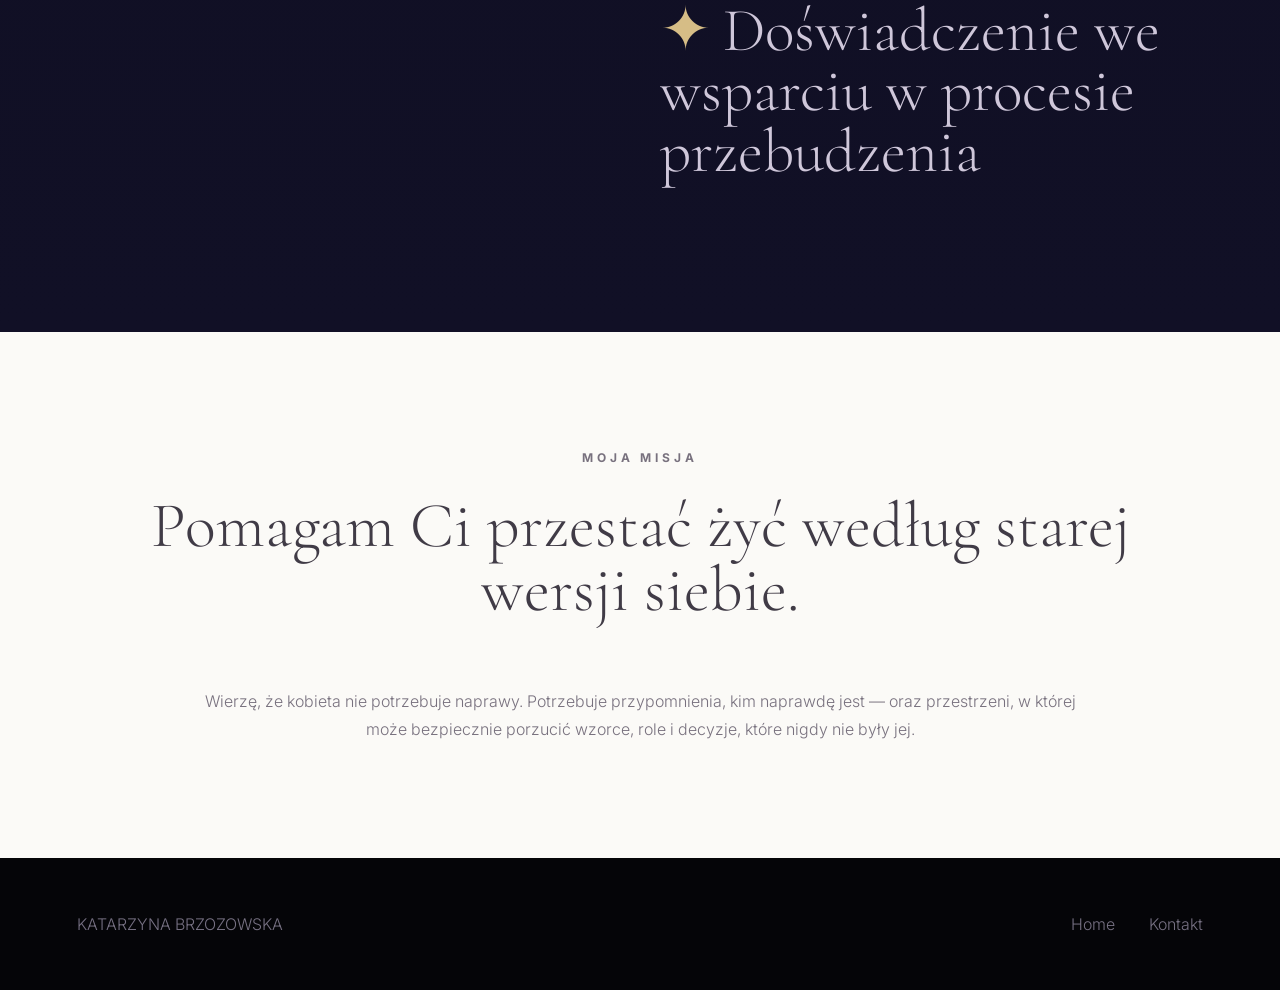
==== commit 345ffd61: "Update about.html" ====
--- a/about.html
+++ b/about.html
@@ -3,7 +3,7 @@
 <head>
   <meta charset="utf-8" />
   <meta name="viewport" content="width=device-width, initial-scale=1" />
-  <title>O mnie — Soul Therapy by Kate</title>
+  <title>O mnie — KATARZYNA BRZOZOWSKA</title>
   <link rel="preconnect" href="https://fonts.googleapis.com">
   <link rel="preconnect" href="https://fonts.gstatic.com" crossorigin>
   <link href="https://fonts.googleapis.com/css2?family=Cormorant+Garamond:wght@300;400;500;600;700&family=Inter:wght@300;400;500;600;700&display=swap" rel="stylesheet">
@@ -11,7 +11,7 @@
 </head>
 <body>
 <header class="site-header">
-  <a class="brand" href="index.html">SOUL THERAPY · KATE</a>
+  <a class="brand" href="index.html">KATARZYNA BRZOZOWSKA</a>
   <nav>
     <a href="about.html">O mnie</a>
     <a href="index.html#oferta">Oferta</a>
@@ -24,18 +24,34 @@
 <main>
 <section class="guide section-dark page-hero">
   <div class="guide-photo">
-    <img src="assets/kate.jpg" alt="Kate — przewodniczka duchowa" onerror="this.style.display='none'; this.parentElement.classList.add('no-photo');">
+    <img src="assets/kate.jpg" alt="Kasia — przewodniczka duchowa" onerror="this.style.display='none'; this.parentElement.classList.add('no-photo');">
   </div>
   <div class="guide-copy">
     <p class="kicker">O MNIE</p>
-    <h1>Gdzie dusza spotyka strategię, a intuicja zaczyna prowadzić konkretne decyzje.</h1>
-    <p>Jestem Kate. Pomagam kobietom wyjść z chaosu, odzyskać kontakt ze sobą i zacząć tworzyć życie, relacje oraz biznes z miejsca wewnętrznej prawdy.</p>
-    <p>Moja praca łączy intuicyjne prowadzenie, astrologię, pracę z podświadomością, regresję, strategię biznesową i AI. Nie chodzi o chwilową inspirację. Chodzi o zmianę tożsamości, która utrzymuje się w codziennym życiu.</p>
+    <h1>Jestem Kasia i pomagam kobietom wyjść z chaosu, odzyskać kontakt ze sobą i zacząć tworzyć życie, relacje oraz biznes w zgodzie z tym co im w duszy gra.</p>
+    <p>Jak wyglądała moja historia wyjścia z chaosu?</p>
+    <p>Od męskiego świata technologii i inwestycji do przebudzonej przedsiębiorczej kobiety prowadzącej biznes w zgodzie z misją duszy.</p>
+    <p>Od toksycznych, przemocowych relacji romantycznych do partnera, który szanuje i potrafi dać bezpieczeństwo na jakie zasługuję.</p>
+    <p>Od problemów finansowych do zbudowania bogactwa.</p>
+    <p>Od uzależnień do uleczenia wewnętrznych ran i traum, które próbowałam zagłuszać.</p>
+    <p>Od przypadkowego manifestowania dobrych i złych rzeczy do świadomego manifestowania wielkich celów i spełniania kolejnych marzeń z listy.</p>
+    <p>Moja praca to połączenie intuicyjnego prowadzenia, astrologii, pracy z podświadomością, channelingu z wieloletnim doświadczeniem w 3D, dzięki czemu moje strategie są ugruntowane w realnym świecie. Nie chodzi o chwilową inspirację. Chodzi o zmianę tożsamości, która utrzymuje się w codziennym życiu.</p>
+    <p>Tutaj nie chodzi o chwilową inspirację. Moim życiowym powołaniem jest przeprowadzać kobiety przez proces transformacji.</p>
+    <p>Życie przygotowało mnie to tego poprzez serię upadków i powrotów silniejszą w świecie finansów, relacji, biznesu.</p>
+    <p>Ja znam już moją misję. Teraz pora bym pomogła Ci odnaleźć Twoje powołanie. Jeśli tu trafiłaś to znak, że już czas.</p>
     <ul class="star-list">
-      <li>Praca z podświadomością i ograniczającymi przekonaniami</li>
-      <li>Mentoring duchowy i intuicyjne prowadzenie</li>
-      <li>Strategia biznesowa dla kobiet prowadzonych duszą</li>
-      <li>AI jako narzędzie ekspansji, nie presji</li>
+      <p>Moje doświadczenie w świecie materialnym czyli 3D</p>
+      <li>Ekspertka ds. cyberbezpieczeństwa</li>
+      <li>Inwestorka i studentka bankowości inwestycyjnej</li>
+      <li>Szefowa marketingu i organizatorka konferencji technologicznej</li>
+      <li>Mentorka w świecie technologii</li>
+      <li>Mówca na konferencjach technologicznych i biznesowych</li>
+
+      <p>Moje doświadczenie w wyższych wymiarach od 4D wzwyż</p>
+      <li>Certyfikowany praktyk QHHT - regresja past life</li>
+      <li>Certyfikowana duchowa przewodniczka (medium, channeling)</li>
+      <li>Praktyk astrologii i Human Design</li>
+      <li>Doświadczenie we wsparciu w procesie przebudzenia</li>
     </ul>
   </div>
 </section>
@@ -48,7 +64,7 @@
 </main>
 
 <footer>
-  <span>SOUL THERAPY BY KATE</span>
+  <span>KATARZYNA BRZOZOWSKA</span>
   <nav><a href="index.html">Home</a><a href="contact.html">Kontakt</a></nav>
 </footer>
 </body>
--- a/assets/style.css
+++ b/assets/style.css
@@ -216,17 +216,35 @@
   gap:34px;
 }
 
+/* MOVING TICKER */
+
 .ticker{
-  white-space:nowrap;
-  overflow:hidden;
-  padding:18px 0;
   background:#15102c;
-  color:#8f83a8;
   border-top:1px solid rgba(214,189,134,.15);
   border-bottom:1px solid rgba(214,189,134,.15);
+  overflow:hidden;
+  white-space:nowrap;
+  position:relative;
+  padding:18px 0;
+}
+
+.ticker-track{
+  display:flex;
+  width:max-content;
+  animation:tickerScroll 35s linear infinite;
+}
+
+.ticker-track span{
+  padding-right:80px;
+  color:rgba(214,189,134,.75);
   font-size:12px;
   letter-spacing:.30em;
   text-transform:uppercase;
+}
+
+@keyframes tickerScroll{
+  from{transform:translateX(0);}
+  to{transform:translateX(-50%);}
 }
 
 .section-light{
@@ -762,49 +780,107 @@
   text-align:center;
 }
 
-@media(max-width:900px){
-  .container{width:calc(100% - 36px)}
-  .site-header{
-    height:auto;
-    flex-wrap:wrap;
-    padding:18px 5vw;
+
+/* EXPERIENCE BADGE */
+
+.guide-photo{
+  position:relative;
+}
+
+.experience-badge{
+  position:absolute;
+  left:30px;
+  bottom:30px;
+  background:rgba(11,9,34,.92);
+  border:1px solid rgba(214,189,134,.2);
+  padding:24px 28px;
+  min-width:180px;
+  backdrop-filter:blur(12px);
+  z-index:3;
+}
+
+.experience-number{
+  font-family:"Cormorant Garamond",serif;
+  font-size:64px;
+  line-height:1;
+  color:var(--gold);
+  margin-bottom:8px;
+}
+
+.experience-text{
+  font-size:11px;
+  letter-spacing:.25em;
+  text-transform:uppercase;
+  color:rgba(255,255,255,.7);
+  line-height:1.8;
+}
+
+/* PHILOSOPHY QUOTES */
+
+.philosophy-list article blockquote{
+  margin:22px 0 0;
+  padding:0;
+  font-family:"Cormorant Garamond",serif;
+  font-size:1.45rem;
+  line-height:1.55;
+  font-style:italic;
+  color:#8f83a8;
+  border:none;
+}
+
+.philosophy-list article h3 em{
+  color:#8f83a8;
+}
+
+/* KIT NEWSLETTER FORM FIX */
+
+.newsletter-form{
+  max-width:700px;
+  margin:40px auto 0;
+  display:flex;
+  gap:16px;
+}
+
+.newsletter-form input{
+  flex:1;
+  height:68px;
+  padding:0 24px;
+  border:1px solid rgba(255,255,255,.15);
+  background:rgba(255,255,255,.04);
+  color:#fff;
+  font-size:18px;
+  border-radius:0;
+}
+
+.newsletter-form input::placeholder{
+  color:rgba(255,255,255,.55);
+}
+
+.newsletter-form button{
+  height:68px;
+  padding:0 34px;
+  border:none;
+  background:#d6c08d;
+  color:#111;
+  font-size:14px;
+  font-weight:600;
+  letter-spacing:.15em;
+  text-transform:uppercase;
+  cursor:pointer;
+}
+
+.newsletter-form button:hover{
+  opacity:.9;
+}
+
+@media (max-width:768px){
+
+  .newsletter-form{
+    flex-direction:column;
   }
-  .site-header nav{
-    order:3;
+
+  .newsletter-form button{
     width:100%;
-    justify-content:space-between;
-    gap:10px;
   }
-  .site-header nav a{font-size:10px}
-  .hero{min-height:auto;padding-top:90px}
-  .hero-actions,
-  .form-bottom,
-  footer,
-  .light-footer{
-    flex-direction:column;
-    align-items:flex-start;
-  }
-  .three,
-  .four,
-  .guide,
-  .split-head,
-  .offer-grid,
-  .cta,
-  .contact-page,
-  .membership-grid{
-    grid-template-columns:1fr;
-  }
-  .cards article,
-  .offer-grid article{
-    border-right:0;
-    border-bottom:1px solid #ebe4da;
-  }
-  .guide-photo{min-height:460px}
-  .philosophy-list{margin-left:0}
-  .newsletter-form{flex-direction:column}
-  .newsletter-form input{border-right:1px solid rgba(255,255,255,.08)}
-  .newsletter-form button{width:100%}
-  .membership-card{padding:44px 24px}
-  .membership-section{padding:80px 5vw}
-  .contact-page{padding:70px 5vw}
-}
+
+}
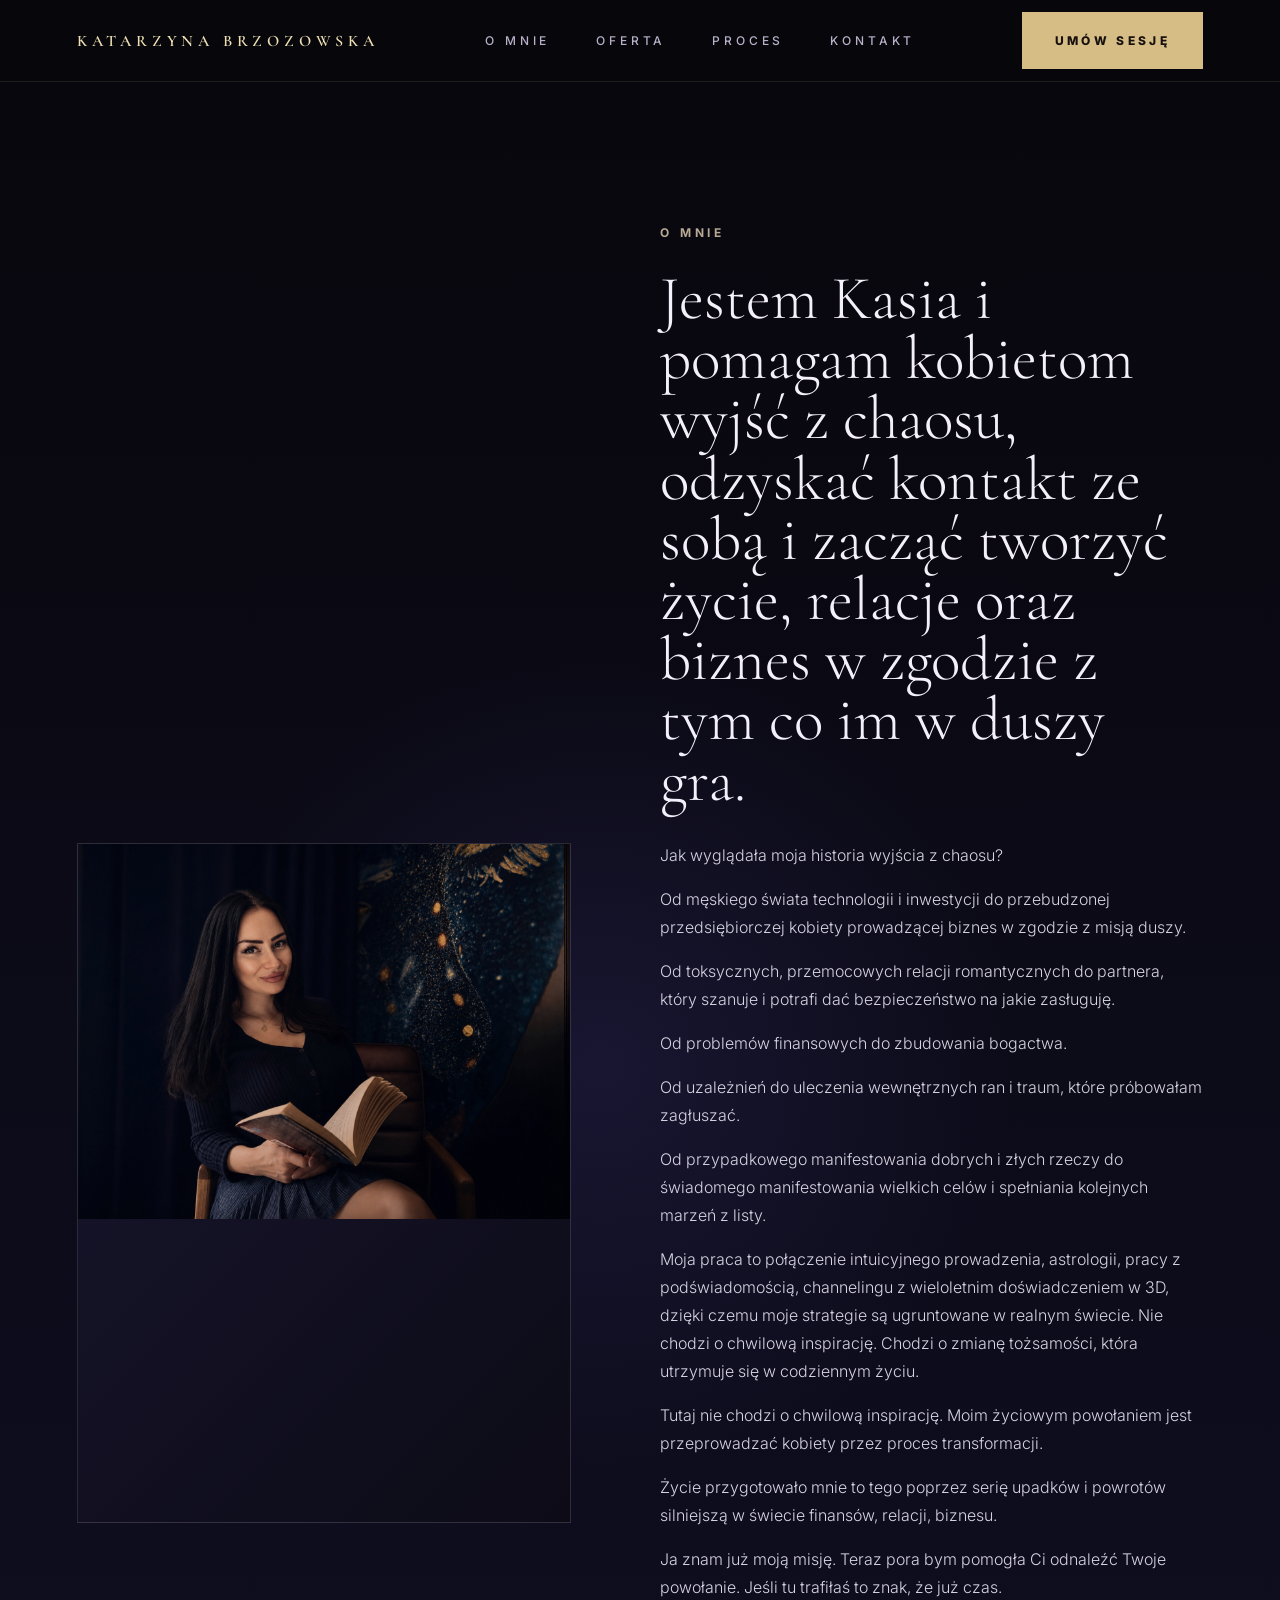
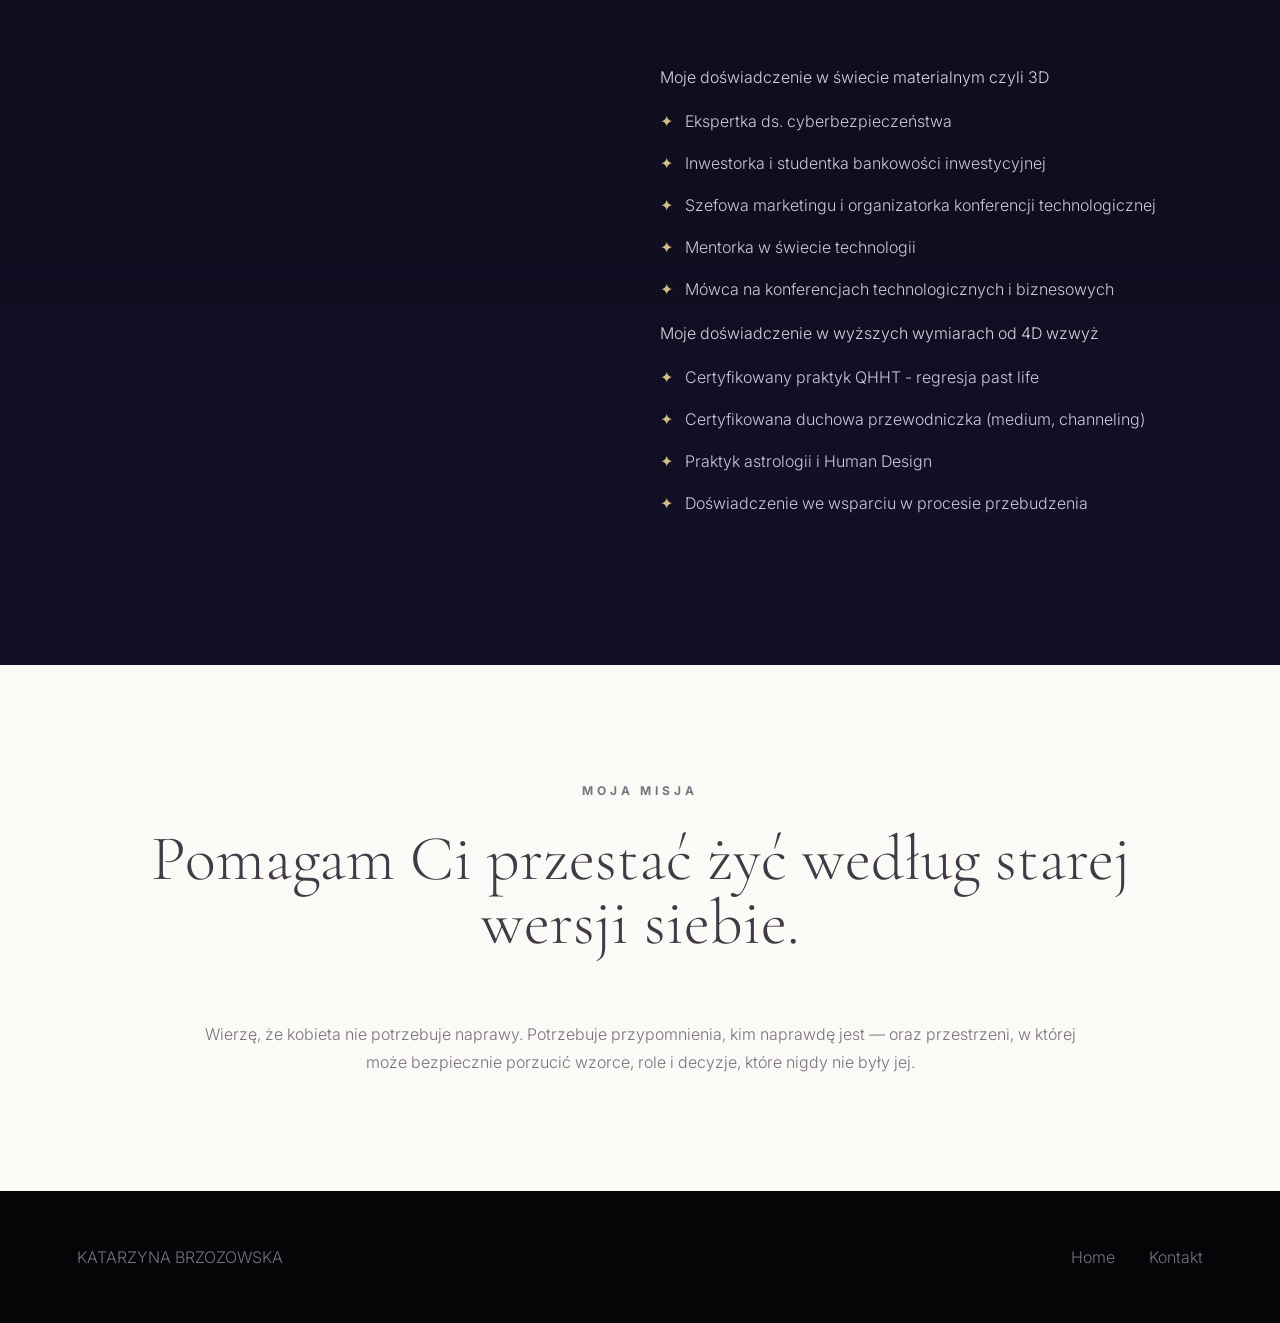
==== commit b26bbae4: "Update about.html" ====
--- a/about.html
+++ b/about.html
@@ -18,7 +18,7 @@
     <a href="index.html#proces">Proces</a>
     <a href="contact.html">Kontakt</a>
   </nav>
-  <a class="btn" href="https://cal.com/" target="_blank" rel="noopener">Umów sesję</a>
+  <a class="btn" href="https://tidycal.com/katarzynabrzozowskapoland/20-minute-meeting" target="_blank" rel="noopener">Umów sesję</a>
 </header>
 
 <main>
@@ -28,7 +28,7 @@
   </div>
   <div class="guide-copy">
     <p class="kicker">O MNIE</p>
-    <h1>Jestem Kasia i pomagam kobietom wyjść z chaosu, odzyskać kontakt ze sobą i zacząć tworzyć życie, relacje oraz biznes w zgodzie z tym co im w duszy gra.</p>
+    <h1>Jestem Kasia i pomagam kobietom wyjść z chaosu, odzyskać kontakt ze sobą i zacząć tworzyć życie, relacje oraz biznes w zgodzie z tym co im w duszy gra.</h1>
     <p>Jak wyglądała moja historia wyjścia z chaosu?</p>
     <p>Od męskiego świata technologii i inwestycji do przebudzonej przedsiębiorczej kobiety prowadzącej biznes w zgodzie z misją duszy.</p>
     <p>Od toksycznych, przemocowych relacji romantycznych do partnera, który szanuje i potrafi dać bezpieczeństwo na jakie zasługuję.</p>
